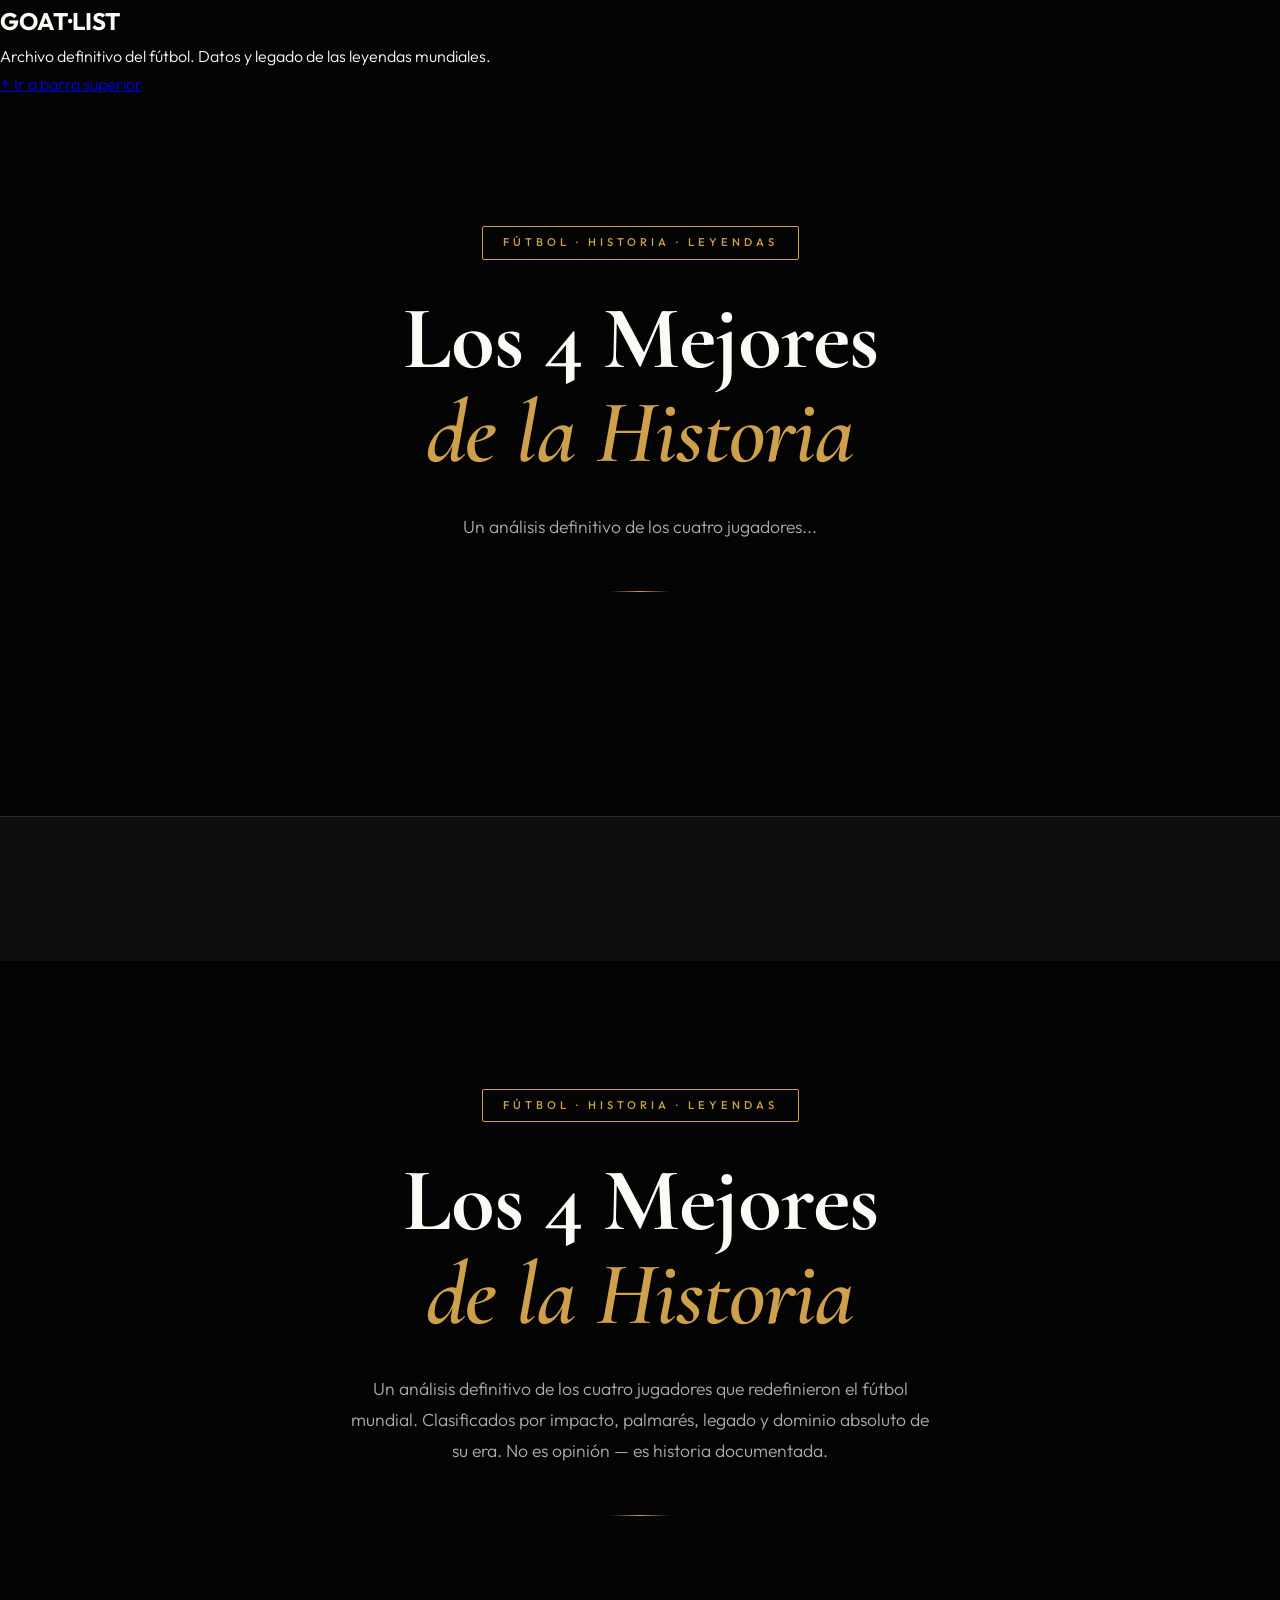
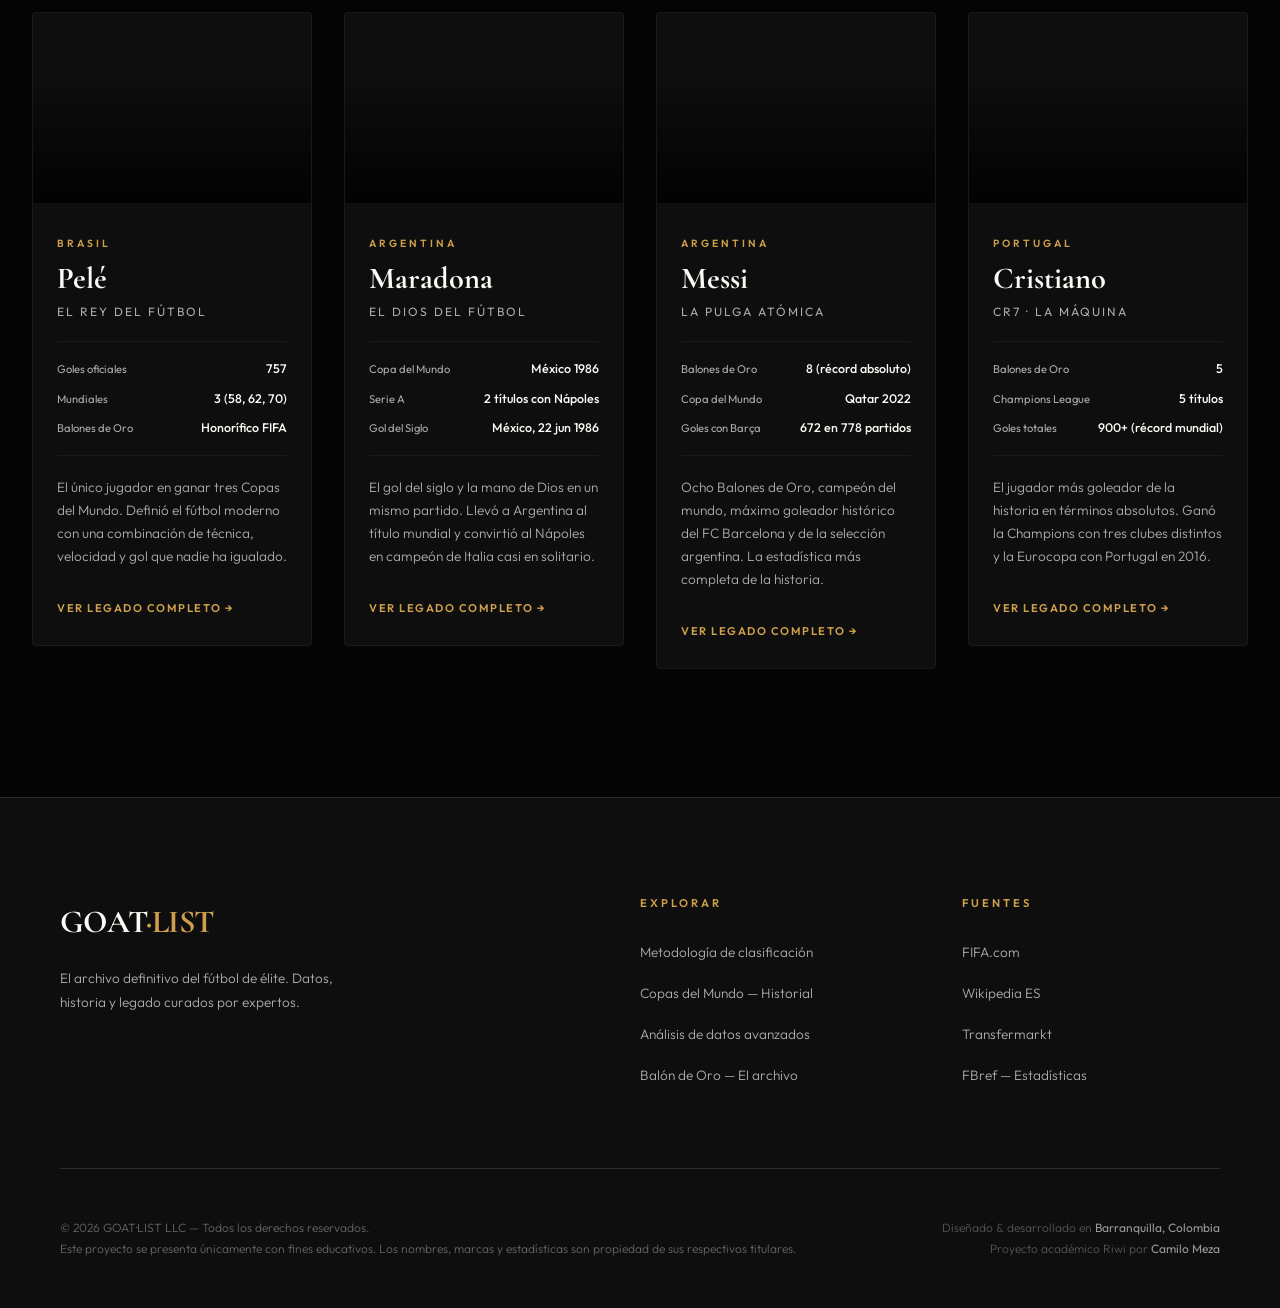
==== lateral.html @ 65149f16 "Add lateral.html for GOAT·LIST webpage structure This HTML file contains the structure for a webpage" ====
<!DOCTYPE html>
<html lang="es">
<head>
    <meta charset="UTF-8">
    <meta name="viewport" content="width=device-width, initial-scale=1.0">
    <title>GOAT·LIST | Los 4 Mejores de la Historia del Fútbol</title>
    <link rel="preconnect" href="https://fonts.googleapis.com">
    <link rel="preconnect" href="https://fonts.gstatic.com" crossorigin>
    <link href="https://fonts.googleapis.com/css2?family=Cormorant+Garamond:ital,wght@0,600;0,700;1,400&family=Outfit:wght@300;400;500;600&display=swap" rel="stylesheet">
    <link rel="stylesheet" href="futbol.css">
</head>
<body>

    <aside class="sidebar">
        <div>
            <h2 class="sidebar-titulo">GOAT<span>·LIST</span></h2>
            <p class="sidebar-info">
                Archivo definitivo del fútbol. Datos y legado de las leyendas mundiales.
            </p>
        </div>
        <a href="index.html" class="btn-navegacion">↑ Ir a barra superior</a>
    </aside>

    <div class="contenido-con-sidebar">
        
        <header class="hero">
            <div class="hero-etiqueta">Fútbol · Historia · Leyendas</div>
            <h1 class="hero-titulo">Los 4 Mejores<br><em>de la Historia</em></h1>
            <p class="hero-descripcion">Un análisis definitivo de los cuatro jugadores...</p>
            <div class="hero-linea"></div>
        </header>

        <main class="galeria-seccion">
            </main>

        <footer class="footer-pro">
            </footer>

    </div> </body>

    <header class="hero">
        <div class="hero-etiqueta">Fútbol · Historia · Leyendas</div>
        <h1 class="hero-titulo">
            Los 4 Mejores<br>
            <em>de la Historia</em>
        </h1>
        <p class="hero-descripcion">
            Un análisis definitivo de los cuatro jugadores que redefinieron el fútbol mundial. 
            Clasificados por impacto, palmarés, legado y dominio absoluto de su era. 
            No es opinión — es historia documentada.
        </p>
        <div class="hero-linea"></div>
    </header>

    <main class="galeria-seccion">
        <div class="galeria-grid">

            <article class="jugador-card">
                <div class="card-imagen pele-bg">
                    <div class="card-numero">01</div>
                    <div class="card-overlay"></div>
                </div>
                <div class="card-contenido">
                    <div class="card-badge">Brasil</div>
                    <h2 class="card-nombre">Pelé</h2>
                    <p class="card-cargo">El Rey del Fútbol</p>
                    <ul class="card-stats">
                        <li><span class="stat-key">Goles oficiales</span><span class="stat-val">757</span></li>
                        <li><span class="stat-key">Mundiales</span><span class="stat-val">3 (58, 62, 70)</span></li>
                        <li><span class="stat-key">Balones de Oro</span><span class="stat-val">Honorífico FIFA</span></li>
                    </ul>
                    <p class="card-desc">
                        El único jugador en ganar tres Copas del Mundo. 
                        Definió el fútbol moderno con una combinación de técnica, 
                        velocidad y gol que nadie ha igualado.
                    </p>
                    <a href="https://es.wikipedia.org/wiki/Pel%C3%A9" target="_blank" class="card-link">
                        Ver legado completo →
                    </a>
                </div>
            </article>

            <article class="jugador-card">
                <div class="card-imagen maradona-bg">
                    <div class="card-numero">02</div>
                    <div class="card-overlay"></div>
                </div>
                <div class="card-contenido">
                    <div class="card-badge">Argentina</div>
                    <h2 class="card-nombre">Maradona</h2>
                    <p class="card-cargo">El Dios del Fútbol</p>
                    <ul class="card-stats">
                        <li><span class="stat-key">Copa del Mundo</span><span class="stat-val">México 1986</span></li>
                        <li><span class="stat-key">Serie A</span><span class="stat-val">2 títulos con Nápoles</span></li>
                        <li><span class="stat-key">Gol del Siglo</span><span class="stat-val">México, 22 jun 1986</span></li>
                    </ul>
                    <p class="card-desc">
                        El gol del siglo y la mano de Dios en un mismo partido. 
                        Llevó a Argentina al título mundial y convirtió al Nápoles 
                        en campeón de Italia casi en solitario.
                    </p>
                    <a href="https://es.wikipedia.org/wiki/Diego_Maradona" target="_blank" class="card-link">
                        Ver legado completo →
                    </a>
                </div>
            </article>

            <article class="jugador-card">
                <div class="card-imagen messi-bg">
                    <div class="card-numero">03</div>
                    <div class="card-overlay"></div>
                </div>
                <div class="card-contenido">
                    <div class="card-badge">Argentina</div>
                    <h2 class="card-nombre">Messi</h2>
                    <p class="card-cargo">La Pulga Atómica</p>
                    <ul class="card-stats">
                        <li><span class="stat-key">Balones de Oro</span><span class="stat-val">8 (récord absoluto)</span></li>
                        <li><span class="stat-key">Copa del Mundo</span><span class="stat-val">Qatar 2022</span></li>
                        <li><span class="stat-key">Goles con Barça</span><span class="stat-val">672 en 778 partidos</span></li>
                    </ul>
                    <p class="card-desc">
                        Ocho Balones de Oro, campeón del mundo, máximo goleador 
                        histórico del FC Barcelona y de la selección argentina. 
                        La estadística más completa de la historia.
                    </p>
                    <a href="https://es.wikipedia.org/wiki/Lionel_Messi" target="_blank" class="card-link">
                        Ver legado completo →
                    </a>
                </div>
            </article>

            <article class="jugador-card">
                <div class="card-imagen cristiano-bg">
                    <div class="card-numero">04</div>
                    <div class="card-overlay"></div>
                </div>
                <div class="card-contenido">
                    <div class="card-badge">Portugal</div>
                    <h2 class="card-nombre">Cristiano</h2>
                    <p class="card-cargo">CR7 · La Máquina</p>
                    <ul class="card-stats">
                        <li><span class="stat-key">Balones de Oro</span><span class="stat-val">5</span></li>
                        <li><span class="stat-key">Champions League</span><span class="stat-val">5 títulos</span></li>
                        <li><span class="stat-key">Goles totales</span><span class="stat-val">900+ (récord mundial)</span></li>
                    </ul>
                    <p class="card-desc">
                        El jugador más goleador de la historia en términos absolutos. 
                        Ganó la Champions con tres clubes distintos y la Eurocopa 
                        con Portugal en 2016.
                    </p>
                    <a href="https://es.wikipedia.org/wiki/Cristiano_Ronaldo" target="_blank" class="card-link">
                        Ver legado completo →
                    </a>
                </div>
            </article>

        </div>
    </main>

    <footer class="footer-pro">

        <div class="footer-grid">

            <div class="footer-col footer-marca">
                <div class="footer-logo">GOAT<span>·LIST</span></div>
                <p class="footer-slogan">
                    El archivo definitivo del fútbol de élite. 
                    Datos, historia y legado curados por expertos.
                </p>
            </div>

            <div class="footer-col">
                <h4 class="footer-titulo-col">Explorar</h4>
                <ul class="footer-links">
                    <li><a href="#">Metodología de clasificación</a></li>
                    <li><a href="#">Copas del Mundo — Historial</a></li>
                    <li><a href="#">Análisis de datos avanzados</a></li>
                    <li><a href="#">Balón de Oro — El archivo</a></li>
                </ul>
            </div>

            <div class="footer-col">
                <h4 class="footer-titulo-col">Fuentes</h4>
                <ul class="footer-links">
                    <li><a href="https://www.fifa.com" target="_blank">FIFA.com</a></li>
                    <li><a href="https://es.wikipedia.org" target="_blank">Wikipedia ES</a></li>
                    <li><a href="https://www.transfermarkt.es" target="_blank">Transfermarkt</a></li>
                    <li><a href="https://fbref.com" target="_blank">FBref — Estadísticas</a></li>
                </ul>
            </div>

        </div>

        <div class="footer-divisor"></div>

        <div class="footer-bottom">
            <p class="footer-copyright">
                © 2026 GOAT·LIST LLC — Todos los derechos reservados.<br>
                Este proyecto se presenta únicamente con fines educativos. Los nombres, 
                marcas y estadísticas son propiedad de sus respectivos titulares.
            </p>
            <p class="footer-creditos">
                Diseñado &amp; desarrollado en <strong>Barranquilla, Colombia</strong><br>
                Proyecto académico Riwi por <strong>Camilo Meza</strong>
            </p>
        </div>

    </footer>

</body>
</html>
---- futbol.css ----
/* =============================================================================
   1. RESET, TIPOGRAFÍA Y VARIABLES GLOBALES
   ============================================================================= */
*, *::before, *::after {
    margin: 0;
    padding: 0;
    box-sizing: border-box;
}

:root {
    /* Paleta de colores Premium */
    --negro-absoluto: #040404;   /* Negro corporativo profundo */
    --negro-suave:    #0e0e0e;   /* Fondo secundario */
    --gris-fondo:     #1a1a1a;   /* Tarjetas */
    --blanco-premium: #fcfaf5;   /* Blanco cálido editorial */
    --gris-texto:     #acacac;   /* Texto secundario */
    --dorado:         #cfa04c;   /* Accent color */
    --dorado-brillante: #f0c97d; /* Hover accent */
    --linea:          #2c2c2c;   /* Divisores discretos */

    /* Tipografía Profesional */
    --serif: 'Cormorant Garamond', Georgia, serif; /* Editorial y elegante */
    --sans:  'Outfit', sans-serif;                /* Moderna y legible */

    /* Espaciado base y fluidez */
    --gap: 1.5rem;
    --border-radius: 4px; /* Minimalista y limpio */
}

/* =============================================================================
   2. ESTILOS DE BODY
   ============================================================================= */
body {
    background-color: var(--negro-absoluto);
    color: var(--blanco-premium);
    font-family: var(--sans);
    font-weight: 300;
    line-height: 1.75; /* Legibilidad profesional */
    -webkit-font-smoothing: antialiased;
    overflow-x: hidden;
}

/* =============================================================================
   3. HERO: ENCABEZADO EDITORIAL
   ============================================================================= */
.hero {
    max-width: 820px;
    margin: 0 auto;
    padding: clamp(4rem, 10vw, 8rem) 2rem clamp(3rem, 8vw, 6rem);
    text-align: center;
    position: relative;
}

/* Etiqueta de categoría (BEM: .hero__badge) */
.hero-etiqueta {
    display: inline-block;
    font-size: 0.7rem;
    font-weight: 500;
    text-transform: uppercase;
    letter-spacing: 4px;
    color: var(--dorado);
    margin-bottom: 2rem;
    border: 1px solid var(--dorado);
    padding: 6px 20px;
    border-radius: 2px;
}

/* Título principal con serif (BEM: .hero__title) */
.hero-titulo {
    font-family: var(--serif);
    font-size: clamp(3rem, 7vw, 6rem); /* Tipografía fluida */
    font-weight: 700;
    line-height: 1.05;
    color: var(--blanco-premium);
    margin-bottom: 2rem;
    letter-spacing: -1px;
}

/* Itálica accent (BEM: .hero__title--italic) */
.hero-titulo em {
    font-style: italic;
    color: var(--dorado);
    font-weight: 600;
}

/* Descripción secundaria (BEM: .hero__description) */
.hero-descripcion {
    font-size: clamp(0.95rem, 1.5vw, 1.1rem);
    color: var(--gris-texto);
    max-width: 580px;
    margin: 0 auto 3rem;
    font-weight: 300;
}

/* Línea decorativa minimalista */
.hero-linea {
    width: 60px;
    height: 1px; /* Más fina y elegante */
    background: linear-gradient(90deg, transparent, var(--dorado), transparent);
    margin: 0 auto;
}

/* =============================================================================
   4. SECCIÓN GALERÍA DE LEYENDAS
   ============================================================================= */
.galeria-seccion {
    padding: 0 2rem 8rem;
    max-width: 1360px; /* Un poco más ancho */
    margin: 0 auto;
}

/* Grid de 4 columnas (BEM: .galeria__grid) */
.galeria-grid {
    display: grid;
    grid-template-columns: repeat(4, 1fr);
    gap: 2rem; /* Más espacio entre tarjetas */
    align-items: start;
}

/* =============================================================================
   5. TARJETA DE JUGADOR (BEM: .player-card)
   ============================================================================= */
.jugador-card {
    background-color: var(--negro-suave);
    border-radius: var(--border-radius);
    overflow: hidden;
    border: 1px solid var(--gris-fondo); /* Borde discreto */
    transition: transform 0.4s cubic-bezier(0.165, 0.84, 0.44, 1), box-shadow 0.4s cubic-bezier(0.165, 0.84, 0.44, 1);
}

/* Interacción hover de clase mundial (levantamiento y sombra profunda) */
.jugador-card:hover {
    transform: translateY(-8px);
    box-shadow: 0 30px 70px rgba(0,0,0,0.6), 0 0 0 1px var(--dorado);
}

/* --- Area de Imagen Superior (BEM: .player-card__image-container) --- */
.card-imagen {
    height: 190px;
    position: relative;
    display: flex;
    align-items: flex-end;
    overflow: hidden;
}

/* Overlay degradado integrado (BEM: .player-card__overlay) */
.card-overlay {
    position: absolute;
    inset: 0;
    background: linear-gradient(to top, rgba(0,0,0,0.85) 0%, transparent 70%);
    z-index: 1;
}

/* =============================================================================
   NÚMERO DE RANKING (OCULTO)
   He eliminado los caracteres sobrantes que causaban el error de sintaxis.
   ============================================================================= */

.card-numero {
    display: none; /* Mantiene el número oculto para un diseño más limpio */
}

/* También puedes borrar o comentar el efecto hover de abajo, 
   ya que al estar oculto el número, no se verá ninguna animación. */
.jugador-card:hover .card-numero {
    opacity: 0;
}

/* El número se ilumina totalmente al pasar el mouse por la tarjeta */
.jugador-card:hover .card-numero {
    opacity: 1;
    transform: scale(1.05); /* Un pequeño pulso de crecimiento profesional */
}

/* Efecto hover profesional: El número se ilumina cuando pasas el mouse por la tarjeta */
.jugador-card:hover .card-numero {
    opacity: 1; /* Al 100% de visibilidad en hover */
}

/* =============================================================================
   6. FONDOS CONCEPTUALES AVANZADOS (Sustituyen imágenes externas)
   ═════════════════════════════════════════════════════════════════════════════
   CAMILO: Para usar imágenes reales en producción, cambia el 'background' de
   cada clase por:
   background: url('./ruta/a/tu/imagen.jpg') center/cover no-repeat;
   ═════════════════════════════════════════════════════════════════════════════ */

/* Fondos conceptuales CSS */
/* Busca estas clases en tu archivo futbol.css y reemplázalas */

.pele-bg {
    background: url('pele.jpg') center/cover no-repeat;
}

.maradona-bg {
    background: url('maradona.jpg') no-repeat;
    background-size: cover;
    /* Bajamos un poco más (10%) para enfocar su cara */
    background-position: center 10%; 
}

.messi-bg {
    background: url('messi.jpg') no-repeat;
    background-size: cover;
    /* ¡Aquí está el truco para Messi! Apuntamos al 5% superior (muy arriba) */
    /* para forzar que su cara entre en el encuadre bajo. */
    background-position: center 5%; 
}

.cristiano-bg {
    background: url('cristiano.jpg') no-repeat;
    background-size: cover;
    /* Para Cristiano, un 10% superior debería centrar su expresión. */
    background-position: center 10%; 
}

/* --- Area de Contenido Inferior (BEM: .player-card__content) --- */
.card-contenido {
    padding: 1.5rem; /* Más espaciado */
}

/* Badge de país (BEM: .player-card__badge) */
.card-badge {
    display: inline-block;
    font-size: 0.65rem;
    font-weight: 600;
    text-transform: uppercase;
    letter-spacing: 3px;
    color: var(--dorado);
    margin-bottom: 0.6rem;
}

/* Nombre (BEM: .player-card__name) */
.card-nombre {
    font-family: var(--serif);
    font-size: 1.9rem; /* Un poco más grande */
    font-weight: 700;
    color: var(--blanco-premium);
    line-height: 1.1;
    margin-bottom: 0.3rem;
}

/* Nickname (BEM: .player-card__nickname) */
.card-cargo {
    font-size: 0.75rem;
    color: var(--gris-texto);
    text-transform: uppercase;
    letter-spacing: 2px;
    font-weight: 400;
    margin-bottom: 1.2rem;
}

/* Lista de estadísticas premium (BEM: .player-card__stats) */
.card-stats {
    list-style: none;
    border-top: 1px solid var(--gris-fondo);
    border-bottom: 1px solid var(--gris-fondo);
    padding: 1rem 0; /* Más espaciado */
    margin-bottom: 1.2rem;
    display: flex;
    flex-direction: column;
    gap: 0.5rem;
}

.card-stats li {
    display: flex;
    justify-content: space-between;
    align-items: baseline;
    gap: 0.5rem;
}

.stat-key {
    font-size: 0.7rem;
    color: var(--gris-texto);
    font-weight: 400;
    flex-shrink: 0;
}

.stat-val {
    font-size: 0.78rem;
    color: var(--blanco-premium);
    font-weight: 500;
    text-align: right;
}

/* Descripción (BEM: .player-card__description) */
.card-desc {
    font-size: 0.85rem; /* Mejor legibilidad */
    color: var(--gris-texto);
    line-height: 1.7;
    margin-bottom: 1.5rem;
    font-weight: 300;
}

/* Enlace (BEM: .player-card__link) */
.card-link {
    display: inline-block;
    font-size: 0.7rem;
    font-weight: 600;
    text-transform: uppercase;
    letter-spacing: 1.5px;
    color: var(--dorado);
    text-decoration: none;
    position: relative;
    padding-bottom: 2px;
}

/* Efecto hover minimalista de clase mundial */
.card-link::after {
    content: '';
    position: absolute;
    bottom: 0;
    left: 0;
    width: 0;
    height: 1px;
    background-color: var(--dorado-brillante);
    transition: width 0.3s ease;
}

.card-link:hover {
    color: var(--dorado-brillante);
}

.card-link:hover::after {
    width: 100%;
}

/* =============================================================================
   7. FOOTER CLASE MUNDIAL PROFESIONAL
   ============================================================================= */
.footer-pro {
    background-color: var(--negro-suave);
    border-top: 1px solid var(--linea);
    padding: 6rem 2rem 3rem; /* Más respiración */
}

/* Grid del footer corporativo (BEM: .footer__grid) */
.footer-grid {
    max-width: 1160px;
    margin: 0 auto 5rem; /* Más espacio inferior */
    display: grid;
    grid-template-columns: 2fr 1fr 1fr; /* Mejor balance */
    gap: 4rem; /* Más espacio entre columnas */
}

/* Columna de marca (BEM: .footer__brand) */
.footer-logo {
    font-family: var(--serif);
    font-size: 2rem;
    font-weight: 700;
    color: var(--blanco-premium);
    letter-spacing: -0.5px;
    margin-bottom: 1rem;
}

.footer-logo span {
    color: var(--dorado);
}

.footer-slogan {
    font-size: 0.85rem;
    color: var(--gris-texto);
    max-width: 320px;
    line-height: 1.8;
}

/* Títulos de columna (BEM: .footer__column-title) */
.footer-titulo-col {
    font-size: 0.7rem;
    font-weight: 600;
    text-transform: uppercase;
    letter-spacing: 3px;
    color: var(--dorado);
    margin-bottom: 1.5rem;
}

/* Enlaces del footer (BEM: .footer__links) */
.footer-links {
    list-style: none;
    display: flex;
    flex-direction: column;
    gap: 0.8rem;
}

.footer-links a {
    font-size: 0.85rem;
    color: var(--gris-texto);
    text-decoration: none;
    font-weight: 300;
    transition: color 0.2s ease, transform 0.2s ease;
    display: inline-block;
}

.footer-links a:hover {
    color: var(--blanco-premium);
    transform: translateX(3px); /* Pequeña interacción */
}

/* Divisor corporativo minimalista */
.footer-divisor {
    max-width: 1160px;
    margin: 0 auto 3rem;
    height: 1px;
    background-color: var(--linea);
}

/* Parte inferior: Copyright, Legal y Créditos (BEM: .footer__bottom) */
.footer-bottom {
    max-width: 1160px;
    margin: 0 auto;
    display: flex;
    justify-content: space-between; /* Alineación corporativa */
    gap: 2rem;
    flex-wrap: wrap; /* Para móviles */
}

.footer-copyright {
    font-size: 0.75rem;
    color: #666; /* Más oscuro, menos prominente */
    font-weight: 300;
    line-height: 1.8;
}

.footer-creditos {
    font-size: 0.75rem;
    color: #555;
    font-weight: 300;
    text-align: right;
    line-height: 1.8;
}

.footer-creditos strong {
    color: #999; /* Dorado muy apagado */
    font-weight: 400;
}

/* =============================================================================
   8. RESPONSIVE DESIGN (MEDIA QUERIES) — Nivel Profesional
   ============================================================================= */

/* Tablet (hasta 1080px): 2 columnas */
@media (max-width: 1080px) {
    .galeria-grid {
        grid-template-columns: repeat(2, 1fr);
        gap: 1.5rem;
    }
    .footer-grid {
        grid-template-columns: 1fr 1fr;
        gap: 3rem;
    }
    .footer-col.footer-marca {
        grid-column: span 2;
        max-width: 100%;
        margin-bottom: 1rem;
    }
}

/* Móvil (hasta 650px): 1 columna */
@media (max-width: 650px) {
    .galeria-grid {
        grid-template-columns: 1fr;
    }
    .footer-grid {
        grid-template-columns: 1fr;
        gap: 2.5rem;
    }
    .footer-col.footer-marca {
        grid-column: span 1;
    }
    .hero-titulo {
        font-size: clamp(2.8rem, 10vw, 4rem);
    }
    .footer-pro {
        padding: 4rem 1.5rem 2rem;
    }
    .footer-bottom {
        flex-direction: column;
        text-align: left;
        gap: 1.5rem;
    }
    .footer-creditos {
        text-align: left;
    }
}

/* =============================================================================
   FIN DEL ARCHIVO — futbol.css
   Diseño Editorial Dark & Minimalista (World-Class Standard)
   Camilo Meza — 2026
   ============================================================================= */
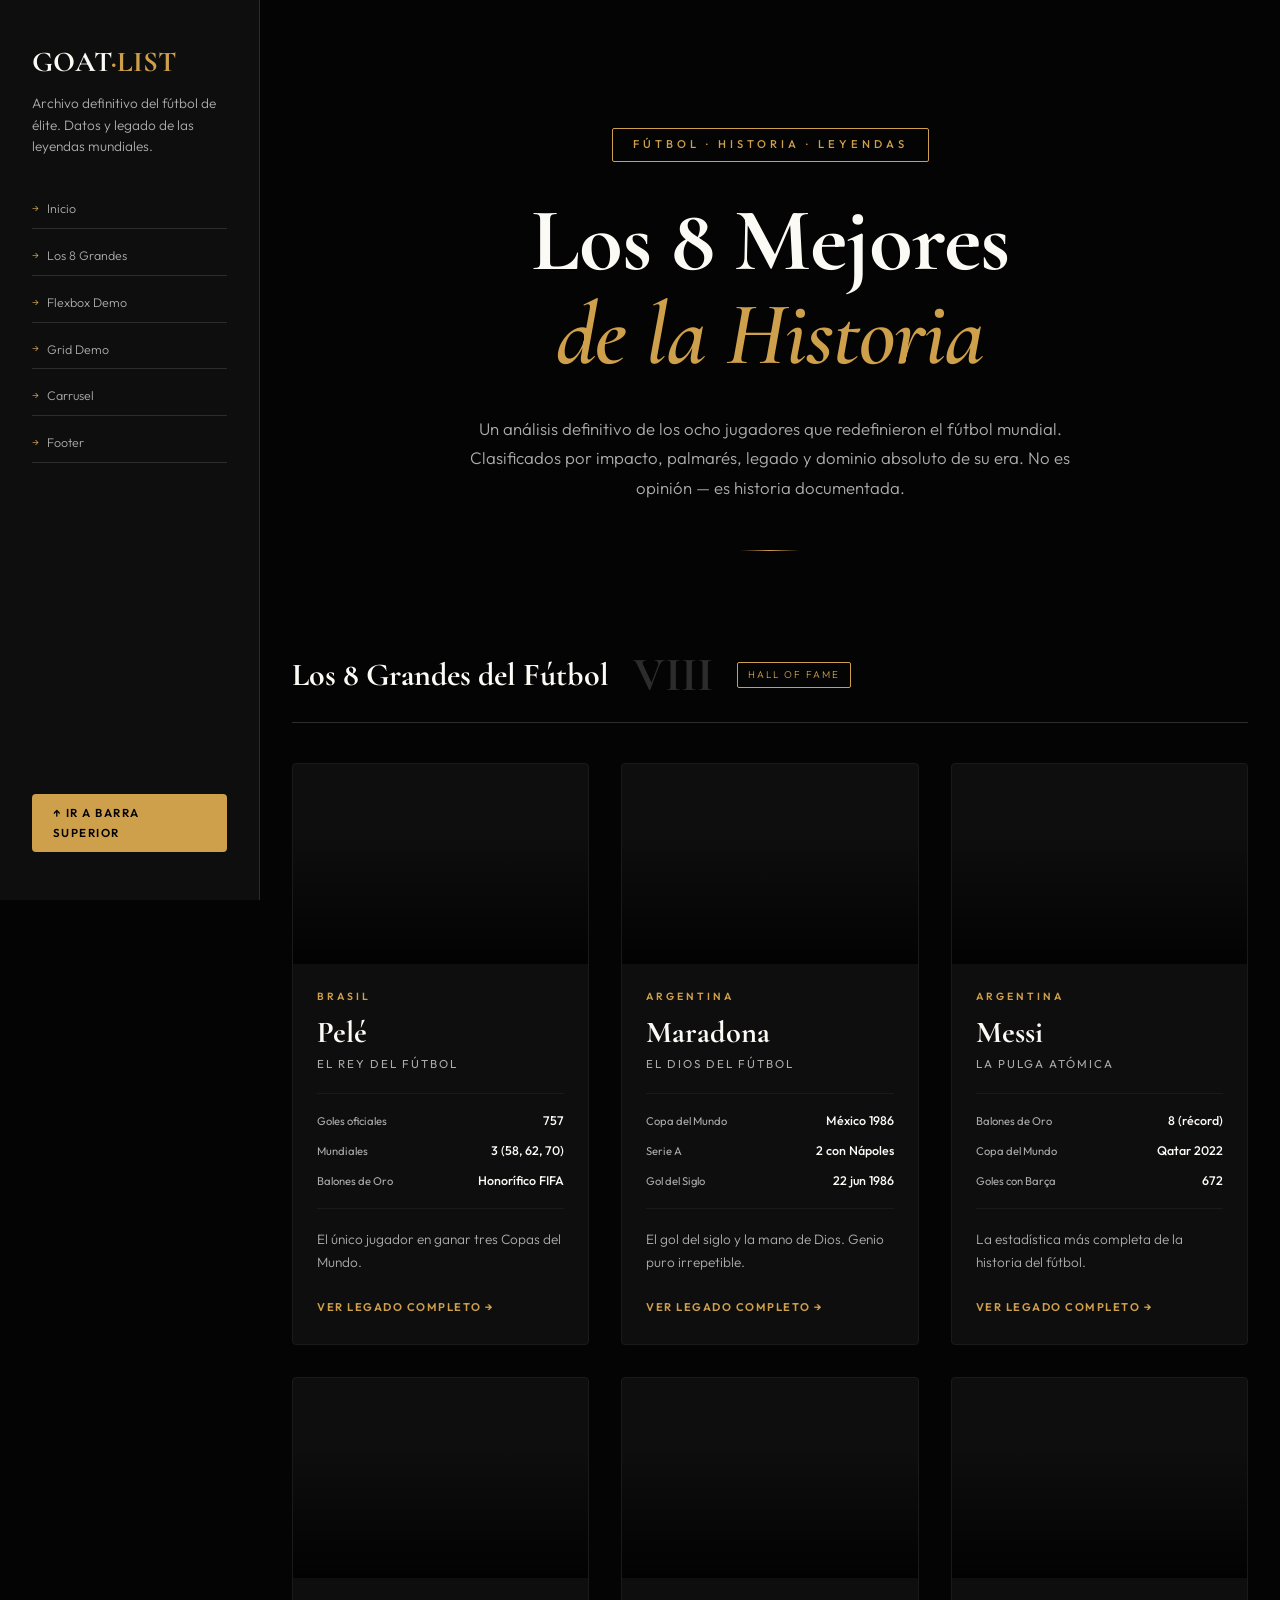
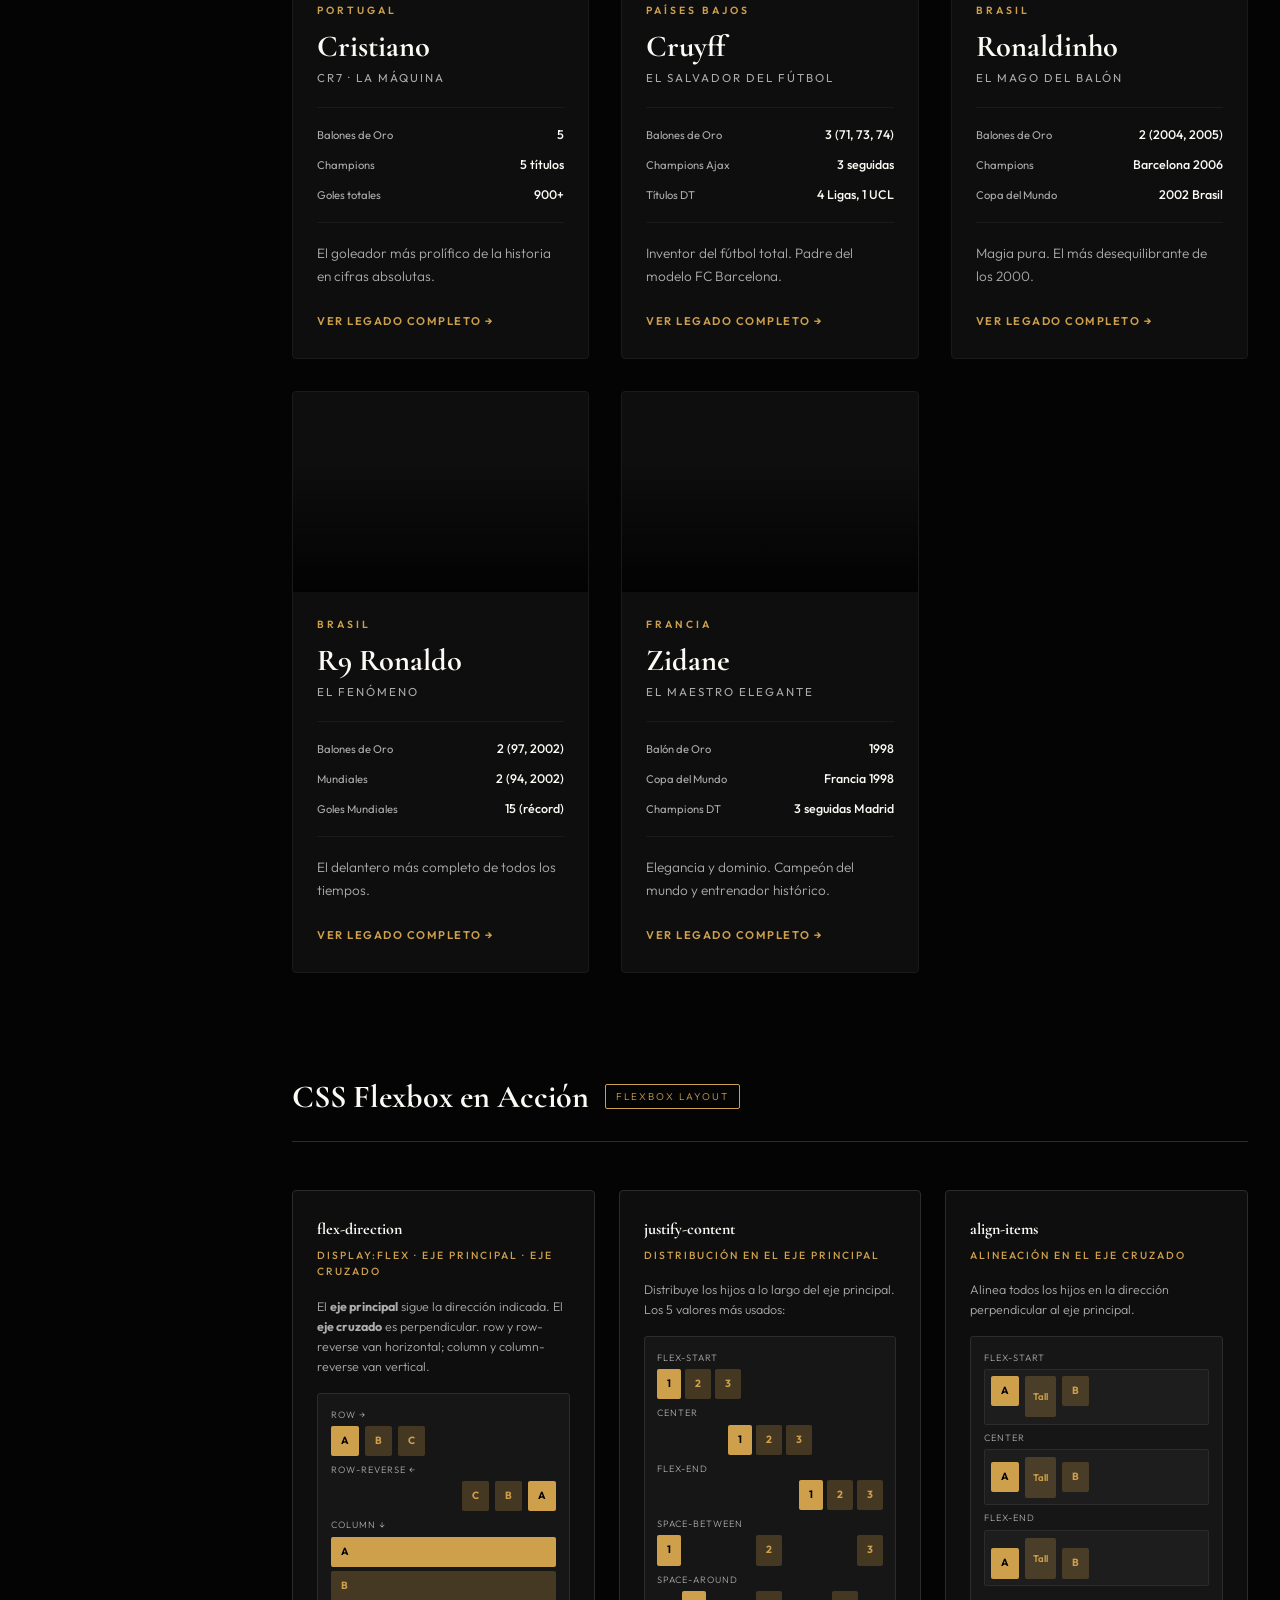
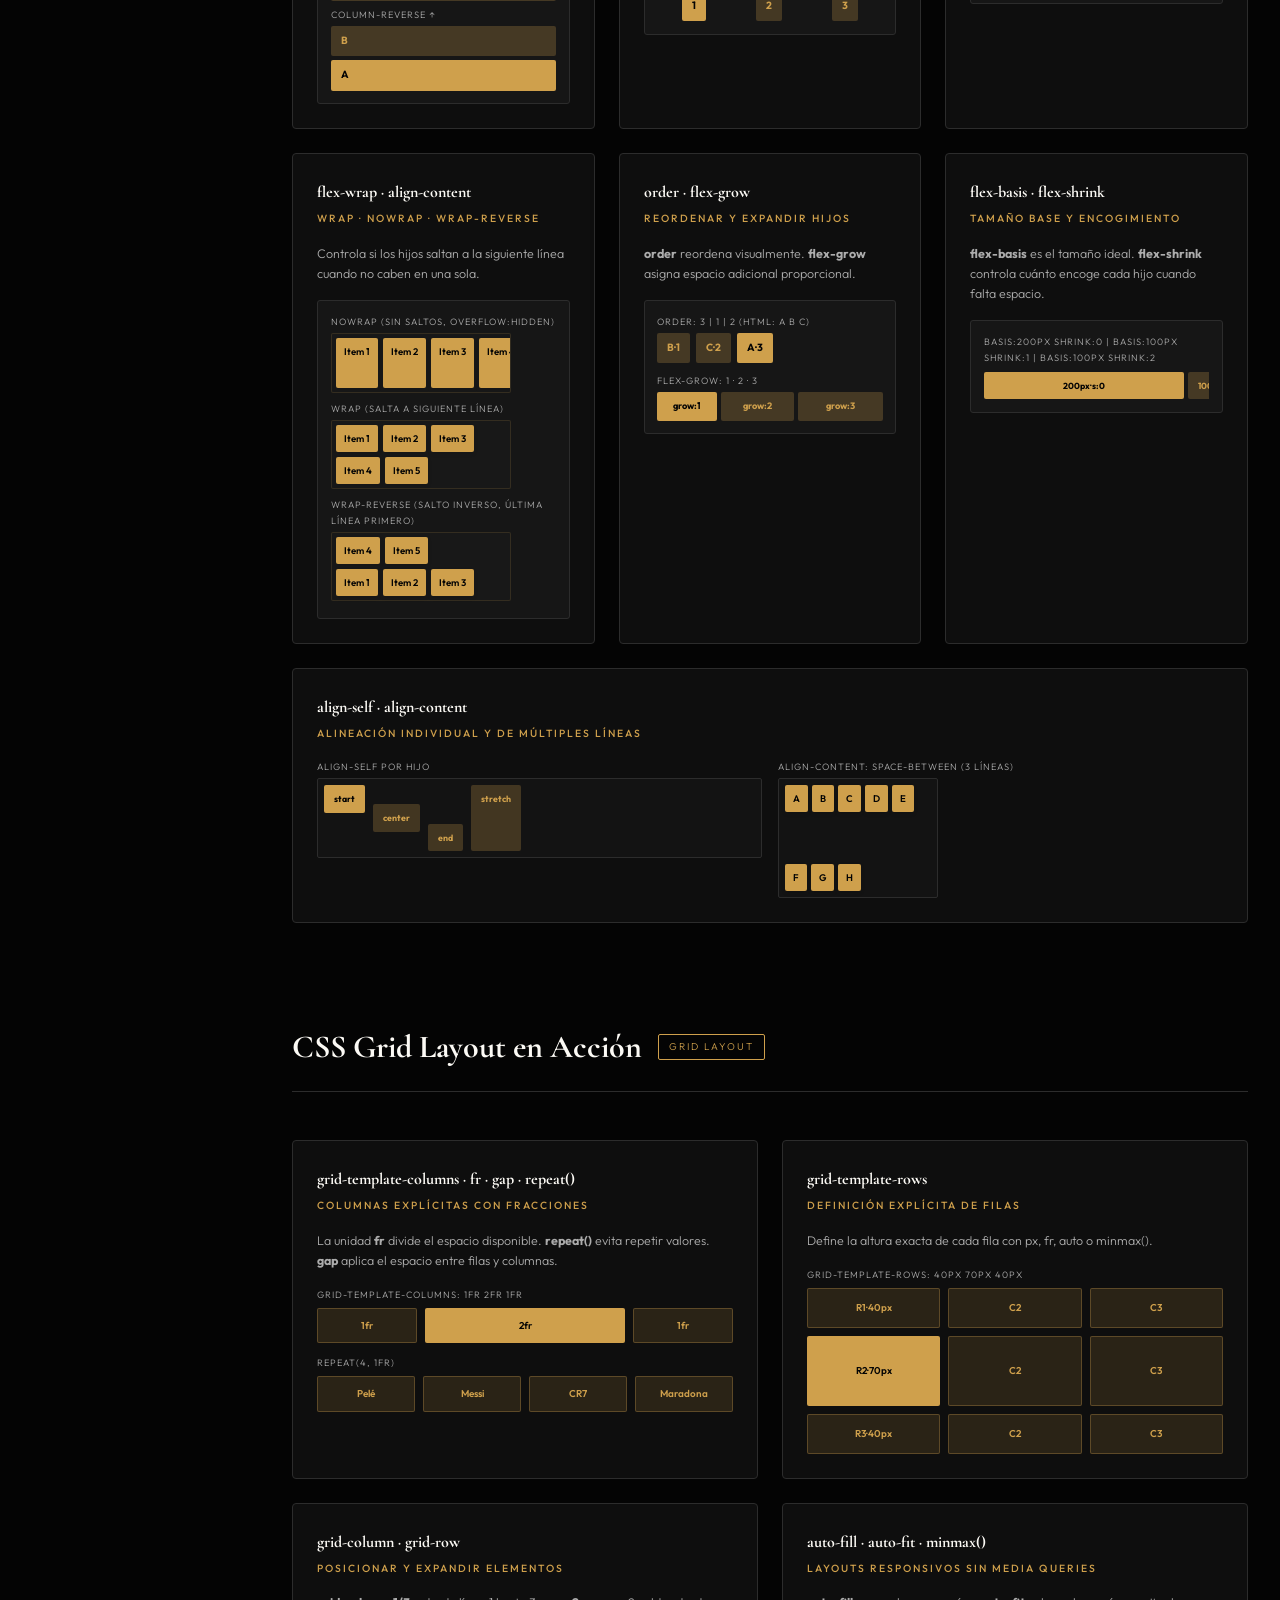
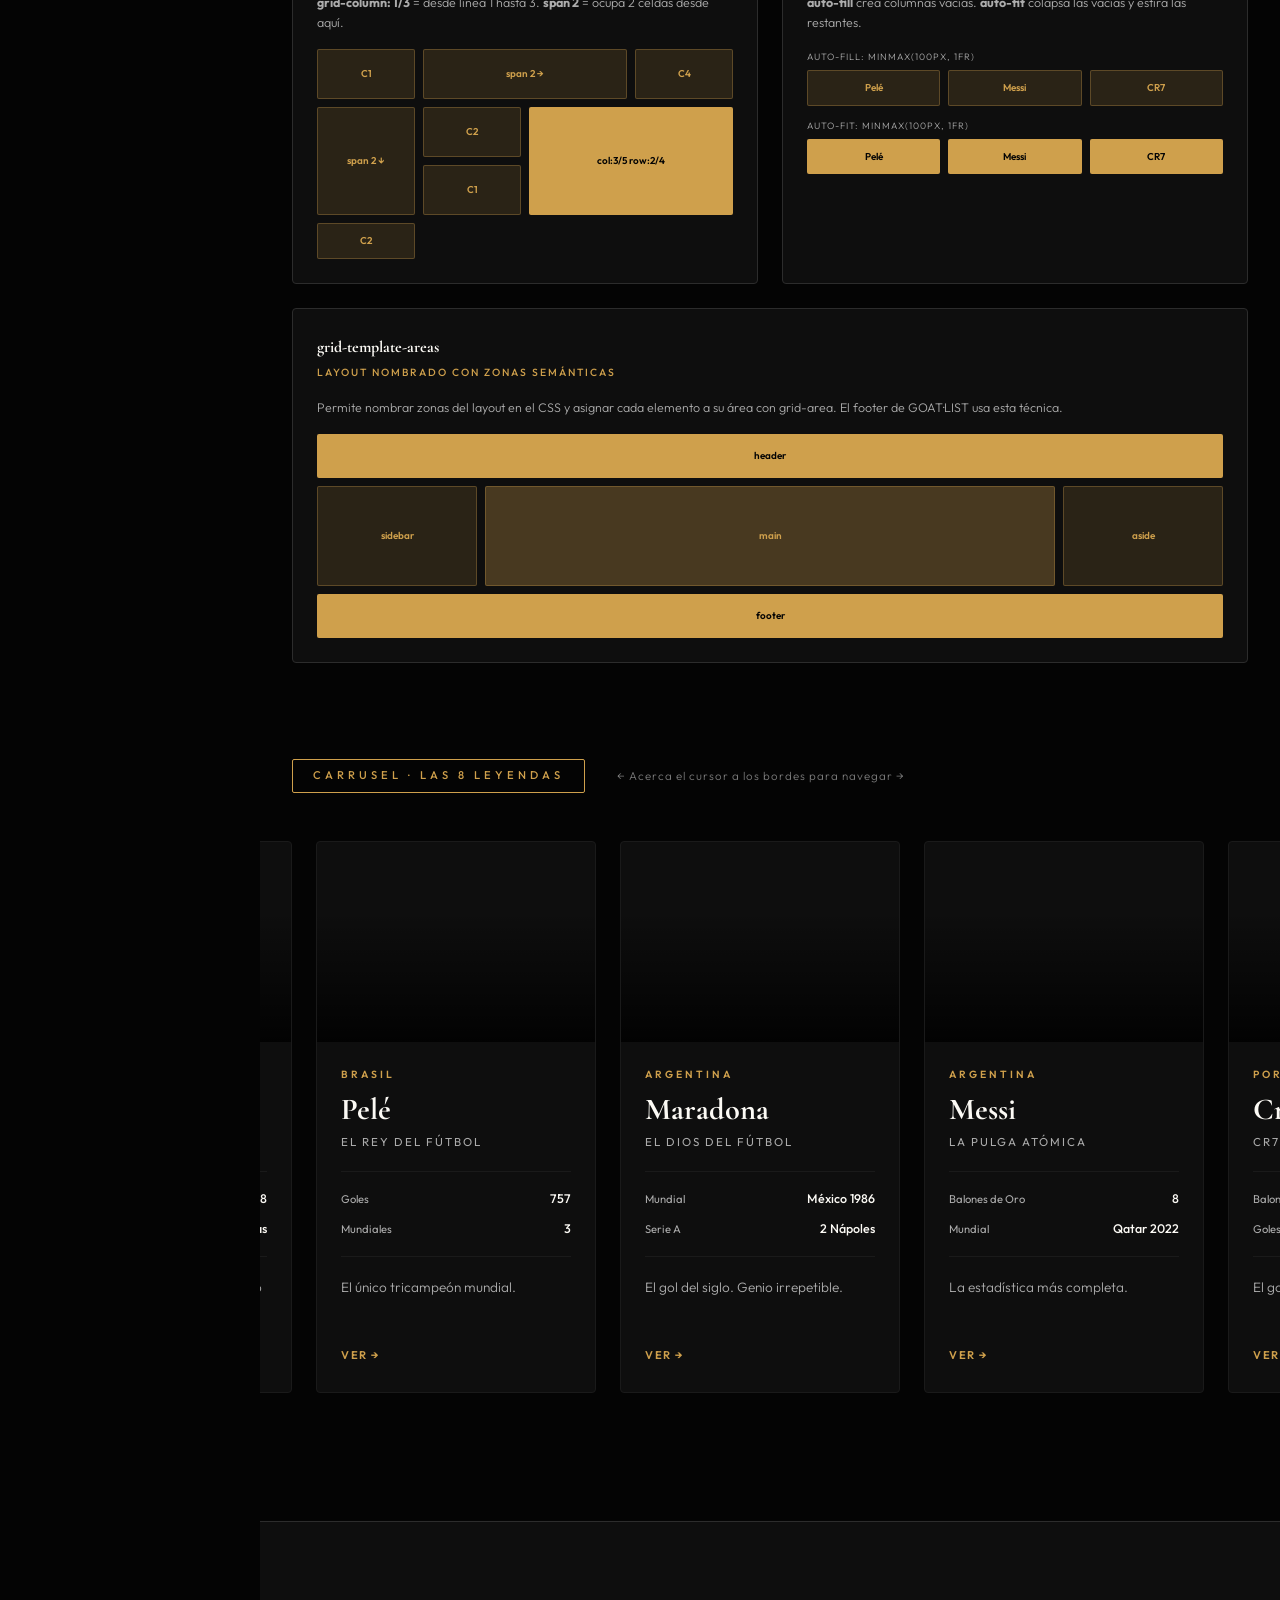
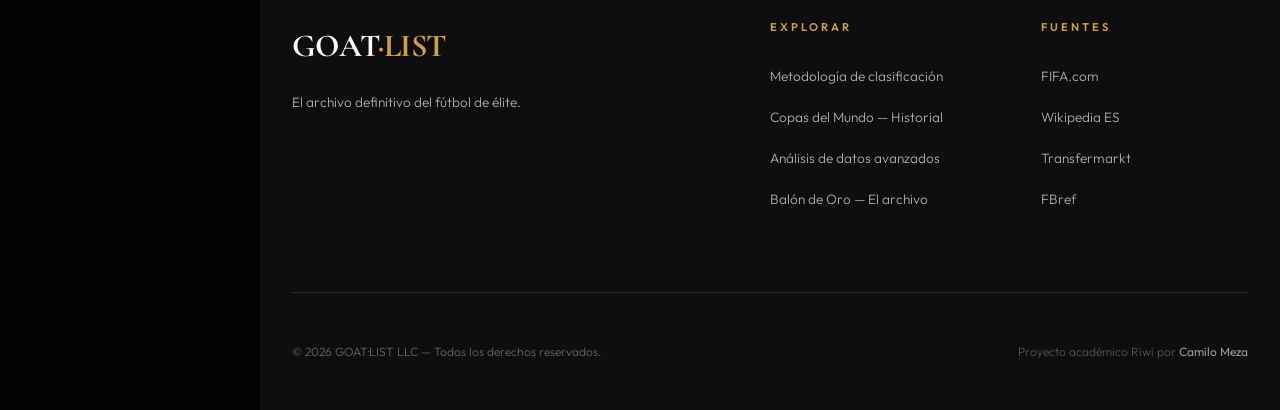
==== commit c4e018f4: "Update lateral" ====
--- a/lateral.html
+++ b/lateral.html
@@ -3,7 +3,7 @@
 <head>
     <meta charset="UTF-8">
     <meta name="viewport" content="width=device-width, initial-scale=1.0">
-    <title>GOAT·LIST | Los 4 Mejores de la Historia del Fútbol</title>
+    <title>GOAT·LIST | Menú Lateral</title>
     <link rel="preconnect" href="https://fonts.googleapis.com">
     <link rel="preconnect" href="https://fonts.gstatic.com" crossorigin>
     <link href="https://fonts.googleapis.com/css2?family=Cormorant+Garamond:ital,wght@0,600;0,700;1,400&family=Outfit:wght@300;400;500;600&display=swap" rel="stylesheet">
@@ -11,202 +11,494 @@
 </head>
 <body>
 
+    <!-- ══════════════════════════════════════
+         SIDEBAR FIJO
+         Flexbox: flex-direction:column
+         justify-content:space-between
+         ══════════════════════════════════════ -->
     <aside class="sidebar">
         <div>
             <h2 class="sidebar-titulo">GOAT<span>·LIST</span></h2>
             <p class="sidebar-info">
-                Archivo definitivo del fútbol. Datos y legado de las leyendas mundiales.
+                Archivo definitivo del fútbol de élite. Datos y legado de las leyendas mundiales.
             </p>
+
+            <!-- Navegación del sidebar -->
+            <nav class="sidebar-nav">
+                <a href="#hero-lateral"><span>→</span> Inicio</a>
+                <a href="#galeria-lateral"><span>→</span> Los 8 Grandes</a>
+                <a href="#flex-lateral"><span>→</span> Flexbox Demo</a>
+                <a href="#grid-lateral"><span>→</span> Grid Demo</a>
+                <a href="#carrusel-lateral"><span>→</span> Carrusel</a>
+                <a href="#footer-lateral"><span>→</span> Footer</a>
+            </nav>
         </div>
+
+        <!-- Botón volver a barra superior -->
         <a href="index.html" class="btn-navegacion">↑ Ir a barra superior</a>
     </aside>
 
+    <!-- ══════════════════════════════════════
+         CONTENIDO PRINCIPAL
+         margin-left: 260px (igual al sidebar)
+         ══════════════════════════════════════ -->
     <div class="contenido-con-sidebar">
-        
-        <header class="hero">
+
+        <!-- HERO -->
+        <header class="hero" id="hero-lateral">
             <div class="hero-etiqueta">Fútbol · Historia · Leyendas</div>
-            <h1 class="hero-titulo">Los 4 Mejores<br><em>de la Historia</em></h1>
-            <p class="hero-descripcion">Un análisis definitivo de los cuatro jugadores...</p>
+            <h1 class="hero-titulo">
+                Los 8 Mejores<br>
+                <em>de la Historia</em>
+            </h1>
+            <p class="hero-descripcion">
+                Un análisis definitivo de los ocho jugadores que redefinieron el fútbol mundial. 
+                Clasificados por impacto, palmarés, legado y dominio absoluto de su era. 
+                No es opinión — es historia documentada.
+            </p>
             <div class="hero-linea"></div>
         </header>
 
-        <main class="galeria-seccion">
-            </main>
-
-        <footer class="footer-pro">
-            </footer>
-
-    </div> </body>
-
-    <header class="hero">
-        <div class="hero-etiqueta">Fútbol · Historia · Leyendas</div>
-        <h1 class="hero-titulo">
-            Los 4 Mejores<br>
-            <em>de la Historia</em>
-        </h1>
-        <p class="hero-descripcion">
-            Un análisis definitivo de los cuatro jugadores que redefinieron el fútbol mundial. 
-            Clasificados por impacto, palmarés, legado y dominio absoluto de su era. 
-            No es opinión — es historia documentada.
-        </p>
-        <div class="hero-linea"></div>
-    </header>
-
-    <main class="galeria-seccion">
-        <div class="galeria-grid">
-
-            <article class="jugador-card">
-                <div class="card-imagen pele-bg">
-                    <div class="card-numero">01</div>
-                    <div class="card-overlay"></div>
-                </div>
-                <div class="card-contenido">
-                    <div class="card-badge">Brasil</div>
-                    <h2 class="card-nombre">Pelé</h2>
-                    <p class="card-cargo">El Rey del Fútbol</p>
-                    <ul class="card-stats">
-                        <li><span class="stat-key">Goles oficiales</span><span class="stat-val">757</span></li>
-                        <li><span class="stat-key">Mundiales</span><span class="stat-val">3 (58, 62, 70)</span></li>
-                        <li><span class="stat-key">Balones de Oro</span><span class="stat-val">Honorífico FIFA</span></li>
+        <!-- GALERÍA — 8 JUGADORES -->
+        <section class="galeria-seccion" id="galeria-lateral">
+
+            <div class="seccion-titulo">
+                <h2>Los 8 Grandes del Fútbol</h2>
+                <span class="seccion-numero">VIII</span>
+                <span class="seccion-etiqueta showcase-tag">Hall of Fame</span>
+            </div>
+
+            <div class="galeria-grid">
+
+                <!-- 1. PELÉ -->
+                <article class="jugador-card">
+                    <div class="card-imagen pele-bg"><div class="card-overlay"></div></div>
+                    <div class="card-contenido">
+                        <div class="card-badge">Brasil</div>
+                        <h2 class="card-nombre">Pelé</h2>
+                        <p class="card-cargo">El Rey del Fútbol</p>
+                        <ul class="card-stats">
+                            <li><span class="stat-key">Goles oficiales</span><span class="stat-val">757</span></li>
+                            <li><span class="stat-key">Mundiales</span><span class="stat-val">3 (58, 62, 70)</span></li>
+                            <li><span class="stat-key">Balones de Oro</span><span class="stat-val">Honorífico FIFA</span></li>
+                        </ul>
+                        <p class="card-desc">El único jugador en ganar tres Copas del Mundo.</p>
+                        <a href="https://es.wikipedia.org/wiki/Pel%C3%A9" target="_blank" class="card-link">Ver legado completo →</a>
+                    </div>
+                </article>
+
+                <!-- 2. MARADONA -->
+                <article class="jugador-card">
+                    <div class="card-imagen maradona-bg"><div class="card-overlay"></div></div>
+                    <div class="card-contenido">
+                        <div class="card-badge">Argentina</div>
+                        <h2 class="card-nombre">Maradona</h2>
+                        <p class="card-cargo">El Dios del Fútbol</p>
+                        <ul class="card-stats">
+                            <li><span class="stat-key">Copa del Mundo</span><span class="stat-val">México 1986</span></li>
+                            <li><span class="stat-key">Serie A</span><span class="stat-val">2 con Nápoles</span></li>
+                            <li><span class="stat-key">Gol del Siglo</span><span class="stat-val">22 jun 1986</span></li>
+                        </ul>
+                        <p class="card-desc">El gol del siglo y la mano de Dios. Genio puro irrepetible.</p>
+                        <a href="https://es.wikipedia.org/wiki/Diego_Maradona" target="_blank" class="card-link">Ver legado completo →</a>
+                    </div>
+                </article>
+
+                <!-- 3. MESSI -->
+                <article class="jugador-card">
+                    <div class="card-imagen messi-bg"><div class="card-overlay"></div></div>
+                    <div class="card-contenido">
+                        <div class="card-badge">Argentina</div>
+                        <h2 class="card-nombre">Messi</h2>
+                        <p class="card-cargo">La Pulga Atómica</p>
+                        <ul class="card-stats">
+                            <li><span class="stat-key">Balones de Oro</span><span class="stat-val">8 (récord)</span></li>
+                            <li><span class="stat-key">Copa del Mundo</span><span class="stat-val">Qatar 2022</span></li>
+                            <li><span class="stat-key">Goles con Barça</span><span class="stat-val">672</span></li>
+                        </ul>
+                        <p class="card-desc">La estadística más completa de la historia del fútbol.</p>
+                        <a href="https://es.wikipedia.org/wiki/Lionel_Messi" target="_blank" class="card-link">Ver legado completo →</a>
+                    </div>
+                </article>
+
+                <!-- 4. CRISTIANO -->
+                <article class="jugador-card">
+                    <div class="card-imagen cristiano-bg"><div class="card-overlay"></div></div>
+                    <div class="card-contenido">
+                        <div class="card-badge">Portugal</div>
+                        <h2 class="card-nombre">Cristiano</h2>
+                        <p class="card-cargo">CR7 · La Máquina</p>
+                        <ul class="card-stats">
+                            <li><span class="stat-key">Balones de Oro</span><span class="stat-val">5</span></li>
+                            <li><span class="stat-key">Champions</span><span class="stat-val">5 títulos</span></li>
+                            <li><span class="stat-key">Goles totales</span><span class="stat-val">900+</span></li>
+                        </ul>
+                        <p class="card-desc">El goleador más prolífico de la historia en cifras absolutas.</p>
+                        <a href="https://es.wikipedia.org/wiki/Cristiano_Ronaldo" target="_blank" class="card-link">Ver legado completo →</a>
+                    </div>
+                </article>
+
+                <!-- 5. CRUYFF -->
+                <article class="jugador-card">
+                    <div class="card-imagen cruyff-bg"><div class="card-overlay"></div></div>
+                    <div class="card-contenido">
+                        <div class="card-badge">Países Bajos</div>
+                        <h2 class="card-nombre">Cruyff</h2>
+                        <p class="card-cargo">El Salvador del Fútbol</p>
+                        <ul class="card-stats">
+                            <li><span class="stat-key">Balones de Oro</span><span class="stat-val">3 (71, 73, 74)</span></li>
+                            <li><span class="stat-key">Champions Ajax</span><span class="stat-val">3 seguidas</span></li>
+                            <li><span class="stat-key">Títulos DT</span><span class="stat-val">4 Ligas, 1 UCL</span></li>
+                        </ul>
+                        <p class="card-desc">Inventor del fútbol total. Padre del modelo FC Barcelona.</p>
+                        <a href="https://es.wikipedia.org/wiki/Johan_Cruyff" target="_blank" class="card-link">Ver legado completo →</a>
+                    </div>
+                </article>
+
+                <!-- 6. RONALDINHO -->
+                <article class="jugador-card">
+                    <div class="card-imagen ronaldinho-bg"><div class="card-overlay"></div></div>
+                    <div class="card-contenido">
+                        <div class="card-badge">Brasil</div>
+                        <h2 class="card-nombre">Ronaldinho</h2>
+                        <p class="card-cargo">El Mago del Balón</p>
+                        <ul class="card-stats">
+                            <li><span class="stat-key">Balones de Oro</span><span class="stat-val">2 (2004, 2005)</span></li>
+                            <li><span class="stat-key">Champions</span><span class="stat-val">Barcelona 2006</span></li>
+                            <li><span class="stat-key">Copa del Mundo</span><span class="stat-val">2002 Brasil</span></li>
+                        </ul>
+                        <p class="card-desc">Magia pura. El más desequilibrante de los 2000.</p>
+                        <a href="https://es.wikipedia.org/wiki/Ronaldinho" target="_blank" class="card-link">Ver legado completo →</a>
+                    </div>
+                </article>
+
+                <!-- 7. R9 RONALDO -->
+                <article class="jugador-card">
+                    <div class="card-imagen r9-bg"><div class="card-overlay"></div></div>
+                    <div class="card-contenido">
+                        <div class="card-badge">Brasil</div>
+                        <h2 class="card-nombre">R9 Ronaldo</h2>
+                        <p class="card-cargo">El Fenómeno</p>
+                        <ul class="card-stats">
+                            <li><span class="stat-key">Balones de Oro</span><span class="stat-val">2 (97, 2002)</span></li>
+                            <li><span class="stat-key">Mundiales</span><span class="stat-val">2 (94, 2002)</span></li>
+                            <li><span class="stat-key">Goles Mundiales</span><span class="stat-val">15 (récord)</span></li>
+                        </ul>
+                        <p class="card-desc">El delantero más completo de todos los tiempos.</p>
+                        <a href="https://es.wikipedia.org/wiki/Ronaldo_Naz%C3%A1rio" target="_blank" class="card-link">Ver legado completo →</a>
+                    </div>
+                </article>
+
+                <!-- 8. ZIDANE -->
+                <article class="jugador-card">
+                    <div class="card-imagen zidane-bg"><div class="card-overlay"></div></div>
+                    <div class="card-contenido">
+                        <div class="card-badge">Francia</div>
+                        <h2 class="card-nombre">Zidane</h2>
+                        <p class="card-cargo">El Maestro Elegante</p>
+                        <ul class="card-stats">
+                            <li><span class="stat-key">Balón de Oro</span><span class="stat-val">1998</span></li>
+                            <li><span class="stat-key">Copa del Mundo</span><span class="stat-val">Francia 1998</span></li>
+                            <li><span class="stat-key">Champions DT</span><span class="stat-val">3 seguidas Madrid</span></li>
+                        </ul>
+                        <p class="card-desc">Elegancia y dominio. Campeón del mundo y entrenador histórico.</p>
+                        <a href="https://es.wikipedia.org/wiki/Zinedine_Zidane" target="_blank" class="card-link">Ver legado completo →</a>
+                    </div>
+                </article>
+
+            </div>
+        </section>
+
+        <!-- SECCIÓN FLEXBOX SHOWCASE -->
+        <section class="flex-showcase" id="flex-lateral">
+            <div class="flex-showcase-titulo">
+                <h2>CSS Flexbox en Acción</h2>
+                <span class="showcase-tag">Flexbox Layout</span>
+            </div>
+            <div class="flex-demos-grid">
+                <div class="demo-card demo-direcciones">
+                    <h3>flex-direction</h3>
+                    <p class="demo-prop">display:flex · Eje principal · Eje cruzado</p>
+                    <p>El <strong>eje principal</strong> sigue la dirección indicada. El <strong>eje cruzado</strong> es perpendicular. row y row-reverse van horizontal; column y column-reverse van vertical.</p>
+                    <div class="demo-area">
+                        <div class="demo-dir-label">row →</div>
+                        <div class="demo-row"><div class="demo-item">A</div><div class="demo-item dim">B</div><div class="demo-item dim">C</div></div>
+                        <div class="demo-dir-label">row-reverse ←</div>
+                        <div class="demo-row-rev"><div class="demo-item">A</div><div class="demo-item dim">B</div><div class="demo-item dim">C</div></div>
+                        <div class="demo-dir-label">column ↓</div>
+                        <div class="demo-col"><div class="demo-item">A</div><div class="demo-item dim">B</div></div>
+                        <div class="demo-dir-label">column-reverse ↑</div>
+                        <div class="demo-col-rev"><div class="demo-item">A</div><div class="demo-item dim">B</div></div>
+                    </div>
+                </div>
+                <div class="demo-card demo-justify">
+                    <h3>justify-content</h3>
+                    <p class="demo-prop">Distribución en el eje principal</p>
+                    <p>Distribuye los hijos a lo largo del eje principal. Los 5 valores más usados:</p>
+                    <div class="demo-area">
+                        <div class="demo-dir-label">flex-start</div>
+                        <div class="demo-jc-start" style="margin-bottom:6px"><div class="demo-item">1</div><div class="demo-item dim">2</div><div class="demo-item dim">3</div></div>
+                        <div class="demo-dir-label">center</div>
+                        <div class="demo-jc-center" style="margin-bottom:6px"><div class="demo-item">1</div><div class="demo-item dim">2</div><div class="demo-item dim">3</div></div>
+                        <div class="demo-dir-label">flex-end</div>
+                        <div class="demo-jc-end" style="margin-bottom:6px"><div class="demo-item">1</div><div class="demo-item dim">2</div><div class="demo-item dim">3</div></div>
+                        <div class="demo-dir-label">space-between</div>
+                        <div class="demo-jc-between" style="margin-bottom:6px"><div class="demo-item">1</div><div class="demo-item dim">2</div><div class="demo-item dim">3</div></div>
+                        <div class="demo-dir-label">space-around</div>
+                        <div class="demo-jc-around"><div class="demo-item">1</div><div class="demo-item dim">2</div><div class="demo-item dim">3</div></div>
+                    </div>
+                </div>
+                <div class="demo-card demo-align">
+                    <h3>align-items</h3>
+                    <p class="demo-prop">Alineación en el eje cruzado</p>
+                    <p>Alinea todos los hijos en la dirección perpendicular al eje principal.</p>
+                    <div class="demo-area">
+                        <div class="demo-dir-label">flex-start</div>
+                        <div class="demo-ai" style="--ai:flex-start; margin-bottom:5px"><div class="demo-item">A</div><div class="demo-item-tall">Tall</div><div class="demo-item dim">B</div></div>
+                        <div class="demo-dir-label">center</div>
+                        <div class="demo-ai" style="--ai:center; margin-bottom:5px"><div class="demo-item">A</div><div class="demo-item-tall">Tall</div><div class="demo-item dim">B</div></div>
+                        <div class="demo-dir-label">flex-end</div>
+                        <div class="demo-ai" style="--ai:flex-end"><div class="demo-item">A</div><div class="demo-item-tall">Tall</div><div class="demo-item dim">B</div></div>
+                    </div>
+                </div>
+                <div class="demo-card demo-wrap">
+                    <h3>flex-wrap · align-content</h3>
+                    <p class="demo-prop">wrap · nowrap · wrap-reverse</p>
+                    <p>Controla si los hijos saltan a la siguiente línea cuando no caben en una sola.</p>
+                    <div class="demo-area">
+                        <div class="demo-dir-label">nowrap (sin saltos, overflow:hidden)</div>
+                        <div class="demo-wrap-box" style="--fw:nowrap; overflow:hidden; margin-bottom:8px; max-width:180px"><div class="demo-item-sm">Item 1</div><div class="demo-item-sm">Item 2</div><div class="demo-item-sm">Item 3</div><div class="demo-item-sm">Item 4</div><div class="demo-item-sm">Item 5</div></div>
+                        <div class="demo-dir-label">wrap (salta a siguiente línea)</div>
+                        <div class="demo-wrap-box" style="--fw:wrap; margin-bottom:8px; max-width:180px"><div class="demo-item-sm">Item 1</div><div class="demo-item-sm">Item 2</div><div class="demo-item-sm">Item 3</div><div class="demo-item-sm">Item 4</div><div class="demo-item-sm">Item 5</div></div>
+                        <div class="demo-dir-label">wrap-reverse (salto inverso, última línea primero)</div>
+                        <div class="demo-wrap-box" style="--fw:wrap-reverse; max-width:180px"><div class="demo-item-sm">Item 1</div><div class="demo-item-sm">Item 2</div><div class="demo-item-sm">Item 3</div><div class="demo-item-sm">Item 4</div><div class="demo-item-sm">Item 5</div></div>
+                    </div>
+                </div>
+                <div class="demo-card demo-order-grow">
+                    <h3>order · flex-grow</h3>
+                    <p class="demo-prop">Reordenar y expandir hijos</p>
+                    <p><strong>order</strong> reordena visualmente. <strong>flex-grow</strong> asigna espacio adicional proporcional.</p>
+                    <div class="demo-area">
+                        <div class="demo-dir-label">order: 3 | 1 | 2 (HTML: A B C)</div>
+                        <div class="demo-order-row" style="margin-bottom:10px"><div class="demo-item" style="order:3">A·3</div><div class="demo-item dim" style="order:1">B·1</div><div class="demo-item dim" style="order:2">C·2</div></div>
+                        <div class="demo-dir-label">flex-grow: 1 · 2 · 3</div>
+                        <div style="display:flex; gap:4px; width:100%">
+                            <div class="demo-item" style="flex-grow:1; text-align:center; font-size:0.58rem">grow:1</div>
+                            <div class="demo-item dim" style="flex-grow:2; text-align:center; font-size:0.58rem">grow:2</div>
+                            <div class="demo-item dim" style="flex-grow:3; text-align:center; font-size:0.58rem">grow:3</div>
+                        </div>
+                    </div>
+                </div>
+                <div class="demo-card demo-basis-shrink">
+                    <h3>flex-basis · flex-shrink</h3>
+                    <p class="demo-prop">Tamaño base y encogimiento</p>
+                    <p><strong>flex-basis</strong> es el tamaño ideal. <strong>flex-shrink</strong> controla cuánto encoge cada hijo cuando falta espacio.</p>
+                    <div class="demo-area">
+                        <div class="demo-dir-label">basis:200px shrink:0 | basis:100px shrink:1 | basis:100px shrink:2</div>
+                        <div style="display:flex; gap:4px; overflow:hidden; margin-top:6px">
+                            <div class="demo-item" style="flex-basis:200px; flex-shrink:0; font-size:0.55rem; text-align:center">200px·s:0</div>
+                            <div class="demo-item dim" style="flex-basis:100px; flex-shrink:1; font-size:0.55rem; text-align:center">100px·s:1</div>
+                            <div class="demo-item dim" style="flex-basis:100px; flex-shrink:2; font-size:0.55rem; text-align:center">100px·s:2</div>
+                        </div>
+                    </div>
+                </div>
+                <div class="demo-card demo-self-content">
+                    <h3>align-self · align-content</h3>
+                    <p class="demo-prop">Alineación individual y de múltiples líneas</p>
+                    <div style="display:grid; grid-template-columns:1fr 1fr; gap:1rem">
+                        <div>
+                            <div class="demo-dir-label">align-self por hijo</div>
+                            <div class="demo-self-row">
+                                <div class="demo-item as-start" style="font-size:0.55rem">start</div>
+                                <div class="demo-item dim as-center" style="font-size:0.55rem">center</div>
+                                <div class="demo-item dim as-end" style="font-size:0.55rem">end</div>
+                                <div class="demo-item dim as-stretch" style="font-size:0.55rem">stretch</div>
+                            </div>
+                        </div>
+                        <div>
+                            <div class="demo-dir-label">align-content: space-between (3 líneas)</div>
+                            <div class="demo-ac-box" style="--ac:space-between; height:120px; max-width:160px">
+                                <div class="demo-item-sm">A</div><div class="demo-item-sm">B</div><div class="demo-item-sm">C</div>
+                                <div class="demo-item-sm">D</div><div class="demo-item-sm">E</div><div class="demo-item-sm">F</div>
+                                <div class="demo-item-sm">G</div><div class="demo-item-sm">H</div>
+                            </div>
+                        </div>
+                    </div>
+                </div>
+            </div>
+        </section>
+
+        <!-- SECCIÓN CSS GRID SHOWCASE -->
+        <section class="grid-showcase" id="grid-lateral">
+            <div class="grid-showcase-titulo">
+                <h2>CSS Grid Layout en Acción</h2>
+                <span class="showcase-tag">Grid Layout</span>
+            </div>
+            <div class="grid-demos-outer">
+                <div class="gdemo-card">
+                    <h3>grid-template-columns · fr · gap · repeat()</h3>
+                    <p class="demo-prop">Columnas explícitas con fracciones</p>
+                    <p>La unidad <strong>fr</strong> divide el espacio disponible. <strong>repeat()</strong> evita repetir valores. <strong>gap</strong> aplica el espacio entre filas y columnas.</p>
+                    <div class="demo-dir-label" style="margin-bottom:5px">grid-template-columns: 1fr 2fr 1fr</div>
+                    <div class="gdemo-cols" style="margin-bottom:12px"><div class="g-cell">1fr</div><div class="g-cell accent">2fr</div><div class="g-cell">1fr</div></div>
+                    <div class="demo-dir-label" style="margin-bottom:5px">repeat(4, 1fr)</div>
+                    <div class="gdemo-cols-eq"><div class="g-cell">Pelé</div><div class="g-cell">Messi</div><div class="g-cell">CR7</div><div class="g-cell">Maradona</div></div>
+                </div>
+                <div class="gdemo-card">
+                    <h3>grid-template-rows</h3>
+                    <p class="demo-prop">Definición explícita de filas</p>
+                    <p>Define la altura exacta de cada fila con px, fr, auto o minmax().</p>
+                    <div class="demo-dir-label" style="margin-bottom:5px">grid-template-rows: 40px 70px 40px</div>
+                    <div class="gdemo-rows">
+                        <div class="g-cell">R1·40px</div><div class="g-cell">C2</div><div class="g-cell">C3</div>
+                        <div class="g-cell accent">R2·70px</div><div class="g-cell">C2</div><div class="g-cell">C3</div>
+                        <div class="g-cell">R3·40px</div><div class="g-cell">C2</div><div class="g-cell">C3</div>
+                    </div>
+                </div>
+                <div class="gdemo-card">
+                    <h3>grid-column · grid-row</h3>
+                    <p class="demo-prop">Posicionar y expandir elementos</p>
+                    <p><strong>grid-column: 1/3</strong> = desde línea 1 hasta 3. <strong>span 2</strong> = ocupa 2 celdas desde aquí.</p>
+                    <div class="gdemo-position">
+                        <div class="g-cell">C1</div>
+                        <div class="g-cell gp-span-col">span 2 →</div>
+                        <div class="g-cell">C4</div>
+                        <div class="g-cell gp-span-row">span 2 ↓</div>
+                        <div class="g-cell">C2</div>
+                        <div class="g-cell accent gp-place">col:3/5 row:2/4</div>
+                        <div class="g-cell">C1</div>
+                        <div class="g-cell">C2</div>
+                    </div>
+                </div>
+                <div class="gdemo-card">
+                    <h3>auto-fill · auto-fit · minmax()</h3>
+                    <p class="demo-prop">Layouts responsivos sin media queries</p>
+                    <p><strong>auto-fill</strong> crea columnas vacías. <strong>auto-fit</strong> colapsa las vacías y estira las restantes.</p>
+                    <div class="demo-dir-label" style="margin-bottom:5px">auto-fill: minmax(100px, 1fr)</div>
+                    <div class="gdemo-autofill" style="margin-bottom:12px"><div class="g-cell">Pelé</div><div class="g-cell">Messi</div><div class="g-cell">CR7</div></div>
+                    <div class="demo-dir-label" style="margin-bottom:5px">auto-fit: minmax(100px, 1fr)</div>
+                    <div class="gdemo-autofit"><div class="g-cell accent">Pelé</div><div class="g-cell accent">Messi</div><div class="g-cell accent">CR7</div></div>
+                </div>
+                <div class="gdemo-card full">
+                    <h3>grid-template-areas</h3>
+                    <p class="demo-prop">Layout nombrado con zonas semánticas</p>
+                    <p>Permite nombrar zonas del layout en el CSS y asignar cada elemento a su área con grid-area. El footer de GOAT·LIST usa esta técnica.</p>
+                    <div class="gdemo-areas">
+                        <div class="g-cell accent ga-header">header</div>
+                        <div class="g-cell ga-sidebar">sidebar</div>
+                        <div class="g-cell ga-main" style="background:rgba(207,160,76,0.3);color:var(--dorado)">main</div>
+                        <div class="g-cell ga-aside">aside</div>
+                        <div class="g-cell accent ga-footer">footer</div>
+                    </div>
+                </div>
+            </div>
+        </section>
+
+        <!-- CARRUSEL INFINITO -->
+        <section class="carrusel-seccion" id="carrusel-lateral">
+            <div class="carrusel-header">
+                <span class="hero-etiqueta" style="margin-bottom:0">Carrusel · Las 8 Leyendas</span>
+                <p class="carrusel-hint">← Acerca el cursor a los bordes para navegar →</p>
+            </div>
+            <div class="carrusel-wrapper" id="carruselWrapperL">
+                <div class="zona-scroll zona-izquierda" id="zonaIzqL"><span class="zona-flecha">‹</span></div>
+                <div class="carrusel-track" id="carruselTrackL">
+                    <article class="jugador-card carrusel-card"><div class="card-imagen pele-bg"><div class="card-overlay"></div></div><div class="card-contenido"><div class="card-badge">Brasil</div><h2 class="card-nombre">Pelé</h2><p class="card-cargo">El Rey del Fútbol</p><ul class="card-stats"><li><span class="stat-key">Goles</span><span class="stat-val">757</span></li><li><span class="stat-key">Mundiales</span><span class="stat-val">3</span></li></ul><p class="card-desc">El único tricampeón mundial.</p><a href="https://es.wikipedia.org/wiki/Pel%C3%A9" target="_blank" class="card-link">Ver →</a></div></article>
+                    <article class="jugador-card carrusel-card"><div class="card-imagen maradona-bg"><div class="card-overlay"></div></div><div class="card-contenido"><div class="card-badge">Argentina</div><h2 class="card-nombre">Maradona</h2><p class="card-cargo">El Dios del Fútbol</p><ul class="card-stats"><li><span class="stat-key">Mundial</span><span class="stat-val">México 1986</span></li><li><span class="stat-key">Serie A</span><span class="stat-val">2 Nápoles</span></li></ul><p class="card-desc">El gol del siglo. Genio irrepetible.</p><a href="https://es.wikipedia.org/wiki/Diego_Maradona" target="_blank" class="card-link">Ver →</a></div></article>
+                    <article class="jugador-card carrusel-card"><div class="card-imagen messi-bg"><div class="card-overlay"></div></div><div class="card-contenido"><div class="card-badge">Argentina</div><h2 class="card-nombre">Messi</h2><p class="card-cargo">La Pulga Atómica</p><ul class="card-stats"><li><span class="stat-key">Balones de Oro</span><span class="stat-val">8</span></li><li><span class="stat-key">Mundial</span><span class="stat-val">Qatar 2022</span></li></ul><p class="card-desc">La estadística más completa.</p><a href="https://es.wikipedia.org/wiki/Lionel_Messi" target="_blank" class="card-link">Ver →</a></div></article>
+                    <article class="jugador-card carrusel-card"><div class="card-imagen cristiano-bg"><div class="card-overlay"></div></div><div class="card-contenido"><div class="card-badge">Portugal</div><h2 class="card-nombre">Cristiano</h2><p class="card-cargo">CR7 · La Máquina</p><ul class="card-stats"><li><span class="stat-key">Balones de Oro</span><span class="stat-val">5</span></li><li><span class="stat-key">Goles</span><span class="stat-val">900+</span></li></ul><p class="card-desc">El goleador absoluto de la historia.</p><a href="https://es.wikipedia.org/wiki/Cristiano_Ronaldo" target="_blank" class="card-link">Ver →</a></div></article>
+                    <article class="jugador-card carrusel-card"><div class="card-imagen cruyff-bg"><div class="card-overlay"></div></div><div class="card-contenido"><div class="card-badge">Países Bajos</div><h2 class="card-nombre">Cruyff</h2><p class="card-cargo">El Salvador del Fútbol</p><ul class="card-stats"><li><span class="stat-key">Balones de Oro</span><span class="stat-val">3</span></li><li><span class="stat-key">Champions Ajax</span><span class="stat-val">3 seguidas</span></li></ul><p class="card-desc">Padre del fútbol total.</p><a href="https://es.wikipedia.org/wiki/Johan_Cruyff" target="_blank" class="card-link">Ver →</a></div></article>
+                    <article class="jugador-card carrusel-card"><div class="card-imagen ronaldinho-bg"><div class="card-overlay"></div></div><div class="card-contenido"><div class="card-badge">Brasil</div><h2 class="card-nombre">Ronaldinho</h2><p class="card-cargo">El Mago del Balón</p><ul class="card-stats"><li><span class="stat-key">Balones de Oro</span><span class="stat-val">2</span></li><li><span class="stat-key">Champions</span><span class="stat-val">Barça 2006</span></li></ul><p class="card-desc">El más desequilibrante de los 2000.</p><a href="https://es.wikipedia.org/wiki/Ronaldinho" target="_blank" class="card-link">Ver →</a></div></article>
+                    <article class="jugador-card carrusel-card"><div class="card-imagen r9-bg"><div class="card-overlay"></div></div><div class="card-contenido"><div class="card-badge">Brasil</div><h2 class="card-nombre">R9 Ronaldo</h2><p class="card-cargo">El Fenómeno</p><ul class="card-stats"><li><span class="stat-key">Balones de Oro</span><span class="stat-val">2</span></li><li><span class="stat-key">Goles Mundial</span><span class="stat-val">15 récord</span></li></ul><p class="card-desc">El delantero más completo de la historia.</p><a href="https://es.wikipedia.org/wiki/Ronaldo_Naz%C3%A1rio" target="_blank" class="card-link">Ver →</a></div></article>
+                    <article class="jugador-card carrusel-card"><div class="card-imagen zidane-bg"><div class="card-overlay"></div></div><div class="card-contenido"><div class="card-badge">Francia</div><h2 class="card-nombre">Zidane</h2><p class="card-cargo">El Maestro Elegante</p><ul class="card-stats"><li><span class="stat-key">Copa del Mundo</span><span class="stat-val">1998</span></li><li><span class="stat-key">Champions DT</span><span class="stat-val">3 seguidas</span></li></ul><p class="card-desc">Elegancia y dominio. Campeón como jugador y DT.</p><a href="https://es.wikipedia.org/wiki/Zinedine_Zidane" target="_blank" class="card-link">Ver →</a></div></article>
+                </div>
+                <div class="zona-scroll zona-derecha" id="zonaDerL"><span class="zona-flecha">›</span></div>
+            </div>
+        </section>
+
+        <!-- FOOTER -->
+        <footer class="footer-pro" id="footer-lateral">
+            <div class="footer-grid">
+                <div class="footer-col footer-marca">
+                    <div class="footer-logo">GOAT<span>·LIST</span></div>
+                    <p class="footer-slogan">El archivo definitivo del fútbol de élite.</p>
+                </div>
+                <div class="footer-col">
+                    <h4 class="footer-titulo-col">Explorar</h4>
+                    <ul class="footer-links">
+                        <li><a href="#">Metodología de clasificación</a></li>
+                        <li><a href="#">Copas del Mundo — Historial</a></li>
+                        <li><a href="#">Análisis de datos avanzados</a></li>
+                        <li><a href="#">Balón de Oro — El archivo</a></li>
                     </ul>
-                    <p class="card-desc">
-                        El único jugador en ganar tres Copas del Mundo. 
-                        Definió el fútbol moderno con una combinación de técnica, 
-                        velocidad y gol que nadie ha igualado.
-                    </p>
-                    <a href="https://es.wikipedia.org/wiki/Pel%C3%A9" target="_blank" class="card-link">
-                        Ver legado completo →
-                    </a>
-                </div>
-            </article>
-
-            <article class="jugador-card">
-                <div class="card-imagen maradona-bg">
-                    <div class="card-numero">02</div>
-                    <div class="card-overlay"></div>
-                </div>
-                <div class="card-contenido">
-                    <div class="card-badge">Argentina</div>
-                    <h2 class="card-nombre">Maradona</h2>
-                    <p class="card-cargo">El Dios del Fútbol</p>
-                    <ul class="card-stats">
-                        <li><span class="stat-key">Copa del Mundo</span><span class="stat-val">México 1986</span></li>
-                        <li><span class="stat-key">Serie A</span><span class="stat-val">2 títulos con Nápoles</span></li>
-                        <li><span class="stat-key">Gol del Siglo</span><span class="stat-val">México, 22 jun 1986</span></li>
+                </div>
+                <div class="footer-col">
+                    <h4 class="footer-titulo-col">Fuentes</h4>
+                    <ul class="footer-links">
+                        <li><a href="https://www.fifa.com" target="_blank">FIFA.com</a></li>
+                        <li><a href="https://es.wikipedia.org" target="_blank">Wikipedia ES</a></li>
+                        <li><a href="https://www.transfermarkt.es" target="_blank">Transfermarkt</a></li>
+                        <li><a href="https://fbref.com" target="_blank">FBref</a></li>
                     </ul>
-                    <p class="card-desc">
-                        El gol del siglo y la mano de Dios en un mismo partido. 
-                        Llevó a Argentina al título mundial y convirtió al Nápoles 
-                        en campeón de Italia casi en solitario.
-                    </p>
-                    <a href="https://es.wikipedia.org/wiki/Diego_Maradona" target="_blank" class="card-link">
-                        Ver legado completo →
-                    </a>
-                </div>
-            </article>
-
-            <article class="jugador-card">
-                <div class="card-imagen messi-bg">
-                    <div class="card-numero">03</div>
-                    <div class="card-overlay"></div>
-                </div>
-                <div class="card-contenido">
-                    <div class="card-badge">Argentina</div>
-                    <h2 class="card-nombre">Messi</h2>
-                    <p class="card-cargo">La Pulga Atómica</p>
-                    <ul class="card-stats">
-                        <li><span class="stat-key">Balones de Oro</span><span class="stat-val">8 (récord absoluto)</span></li>
-                        <li><span class="stat-key">Copa del Mundo</span><span class="stat-val">Qatar 2022</span></li>
-                        <li><span class="stat-key">Goles con Barça</span><span class="stat-val">672 en 778 partidos</span></li>
-                    </ul>
-                    <p class="card-desc">
-                        Ocho Balones de Oro, campeón del mundo, máximo goleador 
-                        histórico del FC Barcelona y de la selección argentina. 
-                        La estadística más completa de la historia.
-                    </p>
-                    <a href="https://es.wikipedia.org/wiki/Lionel_Messi" target="_blank" class="card-link">
-                        Ver legado completo →
-                    </a>
-                </div>
-            </article>
-
-            <article class="jugador-card">
-                <div class="card-imagen cristiano-bg">
-                    <div class="card-numero">04</div>
-                    <div class="card-overlay"></div>
-                </div>
-                <div class="card-contenido">
-                    <div class="card-badge">Portugal</div>
-                    <h2 class="card-nombre">Cristiano</h2>
-                    <p class="card-cargo">CR7 · La Máquina</p>
-                    <ul class="card-stats">
-                        <li><span class="stat-key">Balones de Oro</span><span class="stat-val">5</span></li>
-                        <li><span class="stat-key">Champions League</span><span class="stat-val">5 títulos</span></li>
-                        <li><span class="stat-key">Goles totales</span><span class="stat-val">900+ (récord mundial)</span></li>
-                    </ul>
-                    <p class="card-desc">
-                        El jugador más goleador de la historia en términos absolutos. 
-                        Ganó la Champions con tres clubes distintos y la Eurocopa 
-                        con Portugal en 2016.
-                    </p>
-                    <a href="https://es.wikipedia.org/wiki/Cristiano_Ronaldo" target="_blank" class="card-link">
-                        Ver legado completo →
-                    </a>
-                </div>
-            </article>
-
-        </div>
-    </main>
-
-    <footer class="footer-pro">
-
-        <div class="footer-grid">
-
-            <div class="footer-col footer-marca">
-                <div class="footer-logo">GOAT<span>·LIST</span></div>
-                <p class="footer-slogan">
-                    El archivo definitivo del fútbol de élite. 
-                    Datos, historia y legado curados por expertos.
-                </p>
-            </div>
-
-            <div class="footer-col">
-                <h4 class="footer-titulo-col">Explorar</h4>
-                <ul class="footer-links">
-                    <li><a href="#">Metodología de clasificación</a></li>
-                    <li><a href="#">Copas del Mundo — Historial</a></li>
-                    <li><a href="#">Análisis de datos avanzados</a></li>
-                    <li><a href="#">Balón de Oro — El archivo</a></li>
-                </ul>
-            </div>
-
-            <div class="footer-col">
-                <h4 class="footer-titulo-col">Fuentes</h4>
-                <ul class="footer-links">
-                    <li><a href="https://www.fifa.com" target="_blank">FIFA.com</a></li>
-                    <li><a href="https://es.wikipedia.org" target="_blank">Wikipedia ES</a></li>
-                    <li><a href="https://www.transfermarkt.es" target="_blank">Transfermarkt</a></li>
-                    <li><a href="https://fbref.com" target="_blank">FBref — Estadísticas</a></li>
-                </ul>
-            </div>
-
-        </div>
-
-        <div class="footer-divisor"></div>
-
-        <div class="footer-bottom">
-            <p class="footer-copyright">
-                © 2026 GOAT·LIST LLC — Todos los derechos reservados.<br>
-                Este proyecto se presenta únicamente con fines educativos. Los nombres, 
-                marcas y estadísticas son propiedad de sus respectivos titulares.
-            </p>
-            <p class="footer-creditos">
-                Diseñado &amp; desarrollado en <strong>Barranquilla, Colombia</strong><br>
-                Proyecto académico Riwi por <strong>Camilo Meza</strong>
-            </p>
-        </div>
-
-    </footer>
+                </div>
+            </div>
+            <div class="footer-divisor"></div>
+            <div class="footer-bottom">
+                <p class="footer-copyright">© 2026 GOAT·LIST LLC — Todos los derechos reservados.</p>
+                <p class="footer-creditos">Proyecto académico Riwi por <strong>Camilo Meza</strong></p>
+            </div>
+        </footer>
+
+    </div><!-- fin contenido-con-sidebar -->
+
+    <!-- JAVASCRIPT CARRUSEL — CLONACIÓN INFINITA SIN MICRO-SALTOS -->
+    <script>
+        (function() {
+            var track   = document.getElementById('carruselTrackL');
+            var zonaIzq = document.getElementById('zonaIzqL');
+            var zonaDer = document.getElementById('zonaDerL');
+            var intervalo = null;
+            var VEL = 2;
+
+            var originales = Array.prototype.slice.call(track.children);
+            var totalOriginales = originales.length;
+
+            originales.forEach(function(n) { track.appendChild(n.cloneNode(true)); });
+            originales.slice().reverse().forEach(function(n) {
+                track.insertBefore(n.cloneNode(true), track.firstChild);
+            });
+
+            var anchoBloque = 0;
+            function calcular() {
+                var nodos = track.children;
+                var ini = nodos[totalOriginales];
+                var fin = nodos[totalOriginales * 2 - 1];
+                if (ini && fin) anchoBloque = (fin.offsetLeft + fin.offsetWidth) - ini.offsetLeft;
+            }
+            calcular();
+            window.addEventListener('resize', calcular);
+            track.scrollLeft = anchoBloque;
+
+            function normalizar() {
+                if (track.scrollLeft >= anchoBloque * 2) { track.scrollLeft -= anchoBloque; }
+                else if (track.scrollLeft < anchoBloque) { track.scrollLeft += anchoBloque; }
+            }
+
+            function iniciar(dir) {
+                if (intervalo !== null) return;
+                intervalo = setInterval(function() {
+                    track.scrollLeft += VEL * dir;
+                    normalizar();
+                }, 16);
+            }
+            function detener() { clearInterval(intervalo); intervalo = null; }
+
+            zonaIzq.addEventListener('mouseenter', function() { iniciar(-1); });
+            zonaIzq.addEventListener('mouseleave', detener);
+            zonaDer.addEventListener('mouseenter', function() { iniciar(1); });
+            zonaDer.addEventListener('mouseleave', detener);
+        })();
+    </script>
 
 </body>
 </html>
--- a/futbol.css
+++ b/futbol.css
@@ -1,6 +1,12 @@
-/* =============================================================================
-   1. RESET, TIPOGRAFÍA Y VARIABLES GLOBALES
-   ============================================================================= */
+/* ============================================================================
+   GOAT·LIST — futbol.css
+   CSS World-Class: Flexbox + Grid Layout demostrados en producción real
+   Proyecto académico Riwi · Camilo Meza · 2026
+   ============================================================================ */
+
+/* ============================================================================
+   1. RESET & VARIABLES GLOBALES
+   ============================================================================ */
 *, *::before, *::after {
     margin: 0;
     padding: 0;
@@ -8,50 +14,106 @@
 }
 
 :root {
-    /* Paleta de colores Premium */
-    --negro-absoluto: #040404;   /* Negro corporativo profundo */
-    --negro-suave:    #0e0e0e;   /* Fondo secundario */
-    --gris-fondo:     #1a1a1a;   /* Tarjetas */
-    --blanco-premium: #fcfaf5;   /* Blanco cálido editorial */
-    --gris-texto:     #acacac;   /* Texto secundario */
-    --dorado:         #cfa04c;   /* Accent color */
-    --dorado-brillante: #f0c97d; /* Hover accent */
-    --linea:          #2c2c2c;   /* Divisores discretos */
-
-    /* Tipografía Profesional */
-    --serif: 'Cormorant Garamond', Georgia, serif; /* Editorial y elegante */
-    --sans:  'Outfit', sans-serif;                /* Moderna y legible */
-
-    /* Espaciado base y fluidez */
-    --gap: 1.5rem;
-    --border-radius: 4px; /* Minimalista y limpio */
-}
-
-/* =============================================================================
-   2. ESTILOS DE BODY
-   ============================================================================= */
+    --negro:        #040404;
+    --negro-suave:  #0e0e0e;
+    --gris-fondo:   #1a1a1a;
+    --blanco:       #fcfaf5;
+    --gris-texto:   #acacac;
+    --dorado:       #cfa04c;
+    --dorado-bright:#f0c97d;
+    --linea:        #2c2c2c;
+    --serif: 'Cormorant Garamond', Georgia, serif;
+    --sans:  'Outfit', sans-serif;
+    --radius: 4px;
+}
+
 body {
-    background-color: var(--negro-absoluto);
-    color: var(--blanco-premium);
+    background-color: var(--negro);
+    color: var(--blanco);
     font-family: var(--sans);
     font-weight: 300;
-    line-height: 1.75; /* Legibilidad profesional */
+    line-height: 1.75;
     -webkit-font-smoothing: antialiased;
     overflow-x: hidden;
 }
 
-/* =============================================================================
-   3. HERO: ENCABEZADO EDITORIAL
-   ============================================================================= */
+/* ============================================================================
+   2. TOP BAR
+   FLEXBOX DEMO 1 — display:flex + justify-content:space-between + align-items
+   El eje principal (→) distribuye logo e izq/der. El eje cruzado (↓) centra.
+   ============================================================================ */
+.top-bar {
+    /* ── FLEXBOX: display:flex activa el contenedor flex ── */
+    display: flex;
+
+    /* ── justify-content: distribuye hijos en el eje PRINCIPAL (horizontal) ── */
+    justify-content: space-between;
+
+    /* ── align-items: alinea hijos en el eje CRUZADO (vertical) ── */
+    align-items: center;
+
+    background-color: var(--negro-suave);
+    border-bottom: 1px solid var(--linea);
+    padding: 1rem 2rem;
+    position: sticky;
+    top: 0;
+    z-index: 200;
+}
+
+.top-bar-info {
+    font-size: 0.75rem;
+    color: var(--gris-texto);
+    font-weight: 400;
+    letter-spacing: 1.5px;
+    text-transform: uppercase;
+}
+
+/* ============================================================================
+   3. BOTÓN DE NAVEGACIÓN GLOBAL
+   ============================================================================ */
+.btn-navegacion {
+    background-color: var(--dorado);
+    color: var(--negro);
+    padding: 0.55rem 1.3rem;
+    text-decoration: none;
+    font-weight: 600;
+    font-size: 0.72rem;
+    border-radius: var(--radius);
+    text-transform: uppercase;
+    letter-spacing: 1.5px;
+    transition: background-color 0.3s ease, transform 0.2s ease;
+
+    /* ── FLEXBOX: inline flex para centrar texto interno ── */
+    display: inline-flex;
+    align-items: center;
+    gap: 0.4rem;
+}
+.btn-navegacion:hover {
+    background-color: var(--dorado-bright);
+    transform: translateY(-2px);
+}
+
+/* ============================================================================
+   4. HERO — ENCABEZADO EDITORIAL
+   FLEXBOX DEMO 2 — flex-direction:column (eje principal = vertical)
+   ============================================================================ */
 .hero {
-    max-width: 820px;
+    /* ── FLEXBOX: column cambia el eje principal a vertical (↓) ── */
+    display: flex;
+    flex-direction: column;
+
+    /* ── align-items centra los hijos en el eje cruzado (horizontal aquí) ── */
+    align-items: center;
+
+    /* ── justify-content centra en el eje principal (vertical aquí) ── */
+    justify-content: center;
+
+    max-width: 860px;
     margin: 0 auto;
     padding: clamp(4rem, 10vw, 8rem) 2rem clamp(3rem, 8vw, 6rem);
     text-align: center;
-    position: relative;
-}
-
-/* Etiqueta de categoría (BEM: .hero__badge) */
+}
+
 .hero-etiqueta {
     display: inline-block;
     font-size: 0.7rem;
@@ -65,161 +127,139 @@
     border-radius: 2px;
 }
 
-/* Título principal con serif (BEM: .hero__title) */
 .hero-titulo {
     font-family: var(--serif);
-    font-size: clamp(3rem, 7vw, 6rem); /* Tipografía fluida */
+    font-size: clamp(3rem, 7vw, 6rem);
     font-weight: 700;
     line-height: 1.05;
-    color: var(--blanco-premium);
+    color: var(--blanco);
     margin-bottom: 2rem;
     letter-spacing: -1px;
 }
-
-/* Itálica accent (BEM: .hero__title--italic) */
 .hero-titulo em {
     font-style: italic;
     color: var(--dorado);
     font-weight: 600;
 }
 
-/* Descripción secundaria (BEM: .hero__description) */
 .hero-descripcion {
-    font-size: clamp(0.95rem, 1.5vw, 1.1rem);
-    color: var(--gris-texto);
-    max-width: 580px;
-    margin: 0 auto 3rem;
+    font-size: clamp(0.95rem, 1.5vw, 1.05rem);
+    color: var(--gris-texto);
+    max-width: 600px;
+    margin-bottom: 3rem;
     font-weight: 300;
 }
 
-/* Línea decorativa minimalista */
 .hero-linea {
     width: 60px;
-    height: 1px; /* Más fina y elegante */
+    height: 1px;
     background: linear-gradient(90deg, transparent, var(--dorado), transparent);
+}
+
+/* ============================================================================
+   5. SECCIÓN PRINCIPAL — 8 TARJETAS CON CSS GRID
+   GRID DEMO 1 — Layout completo de 8 jugadores
+   Usa: grid-template-columns, fr, gap, repeat, auto-fit, minmax
+   ============================================================================ */
+.galeria-seccion {
+    padding: 0 2rem 6rem;
+    max-width: 1440px;
     margin: 0 auto;
 }
 
-/* =============================================================================
-   4. SECCIÓN GALERÍA DE LEYENDAS
-   ============================================================================= */
-.galeria-seccion {
-    padding: 0 2rem 8rem;
-    max-width: 1360px; /* Un poco más ancho */
-    margin: 0 auto;
-}
-
-/* Grid de 4 columnas (BEM: .galeria__grid) */
+/* ── TÍTULO DE SECCIÓN ── */
+.seccion-titulo {
+    /* FLEXBOX DEMO 3: flex-direction:row (por defecto, explícito aquí) */
+    display: flex;
+    flex-direction: row;           /* eje principal = horizontal */
+    align-items: center;
+    gap: 1.5rem;
+    margin-bottom: 2.5rem;
+    padding-bottom: 1.2rem;
+    border-bottom: 1px solid var(--linea);
+}
+.seccion-titulo h2 {
+    font-family: var(--serif);
+    font-size: clamp(1.4rem, 3vw, 2rem);
+    font-weight: 700;
+    color: var(--blanco);
+}
+.seccion-numero {
+    font-family: var(--serif);
+    font-size: 3rem;
+    font-weight: 700;
+    color: var(--linea);
+    line-height: 1;
+    /* FLEXBOX: order — empuja el número al final visualmente */
+    order: 2;
+}
+.seccion-titulo h2 { order: 1; }
+.seccion-etiqueta { order: 3; }
+
+/* ── CSS GRID PRINCIPAL — 8 TARJETAS ──
+   grid-template-columns: repeat(auto-fit, minmax()) crea layout que se
+   ajusta automáticamente al ancho de pantalla (responsivo sin media queries)
+   La unidad fr (fracción) distribuye el espacio disponible equitativamente. */
 .galeria-grid {
     display: grid;
-    grid-template-columns: repeat(4, 1fr);
-    gap: 2rem; /* Más espacio entre tarjetas */
+
+    /* auto-fit + minmax: si caben 4 de 280px, muestra 4; si no, baja a 2 */
+    grid-template-columns: repeat(auto-fit, minmax(280px, 1fr));
+
+    /* gap = grid-gap: espacio entre filas Y columnas a la vez */
+    gap: 2rem;
+
     align-items: start;
 }
 
-/* =============================================================================
-   5. TARJETA DE JUGADOR (BEM: .player-card)
-   ============================================================================= */
+/* ============================================================================
+   6. TARJETA DE JUGADOR
+   FLEXBOX DEMO 4 — columna interna: imagen arriba, contenido abajo
+   ============================================================================ */
 .jugador-card {
+    /* ── FLEXBOX: organiza imagen y contenido en columna ── */
+    display: flex;
+    flex-direction: column;
+
     background-color: var(--negro-suave);
-    border-radius: var(--border-radius);
+    border-radius: var(--radius);
     overflow: hidden;
-    border: 1px solid var(--gris-fondo); /* Borde discreto */
-    transition: transform 0.4s cubic-bezier(0.165, 0.84, 0.44, 1), box-shadow 0.4s cubic-bezier(0.165, 0.84, 0.44, 1);
-}
-
-/* Interacción hover de clase mundial (levantamiento y sombra profunda) */
+    border: 1px solid var(--gris-fondo);
+    transition: transform 0.4s cubic-bezier(0.165, 0.84, 0.44, 1),
+                box-shadow 0.4s cubic-bezier(0.165, 0.84, 0.44, 1);
+}
 .jugador-card:hover {
     transform: translateY(-8px);
     box-shadow: 0 30px 70px rgba(0,0,0,0.6), 0 0 0 1px var(--dorado);
 }
 
-/* --- Area de Imagen Superior (BEM: .player-card__image-container) --- */
+/* Imagen */
 .card-imagen {
-    height: 190px;
+    height: 200px;
     position: relative;
-    display: flex;
-    align-items: flex-end;
     overflow: hidden;
-}
-
-/* Overlay degradado integrado (BEM: .player-card__overlay) */
+    /* flex-shrink:0 — la imagen NO se encoge aunque el card sea pequeño */
+    flex-shrink: 0;
+}
 .card-overlay {
     position: absolute;
     inset: 0;
-    background: linear-gradient(to top, rgba(0,0,0,0.85) 0%, transparent 70%);
+    background: linear-gradient(to top, rgba(0,0,0,0.85) 0%, transparent 65%);
     z-index: 1;
 }
-
-/* =============================================================================
-   NÚMERO DE RANKING (OCULTO)
-   He eliminado los caracteres sobrantes que causaban el error de sintaxis.
-   ============================================================================= */
-
-.card-numero {
-    display: none; /* Mantiene el número oculto para un diseño más limpio */
-}
-
-/* También puedes borrar o comentar el efecto hover de abajo, 
-   ya que al estar oculto el número, no se verá ninguna animación. */
-.jugador-card:hover .card-numero {
-    opacity: 0;
-}
-
-/* El número se ilumina totalmente al pasar el mouse por la tarjeta */
-.jugador-card:hover .card-numero {
-    opacity: 1;
-    transform: scale(1.05); /* Un pequeño pulso de crecimiento profesional */
-}
-
-/* Efecto hover profesional: El número se ilumina cuando pasas el mouse por la tarjeta */
-.jugador-card:hover .card-numero {
-    opacity: 1; /* Al 100% de visibilidad en hover */
-}
-
-/* =============================================================================
-   6. FONDOS CONCEPTUALES AVANZADOS (Sustituyen imágenes externas)
-   ═════════════════════════════════════════════════════════════════════════════
-   CAMILO: Para usar imágenes reales en producción, cambia el 'background' de
-   cada clase por:
-   background: url('./ruta/a/tu/imagen.jpg') center/cover no-repeat;
-   ═════════════════════════════════════════════════════════════════════════════ */
-
-/* Fondos conceptuales CSS */
-/* Busca estas clases en tu archivo futbol.css y reemplázalas */
-
-.pele-bg {
-    background: url('pele.jpg') center/cover no-repeat;
-}
-
-.maradona-bg {
-    background: url('maradona.jpg') no-repeat;
-    background-size: cover;
-    /* Bajamos un poco más (10%) para enfocar su cara */
-    background-position: center 10%; 
-}
-
-.messi-bg {
-    background: url('messi.jpg') no-repeat;
-    background-size: cover;
-    /* ¡Aquí está el truco para Messi! Apuntamos al 5% superior (muy arriba) */
-    /* para forzar que su cara entre en el encuadre bajo. */
-    background-position: center 5%; 
-}
-
-.cristiano-bg {
-    background: url('cristiano.jpg') no-repeat;
-    background-size: cover;
-    /* Para Cristiano, un 10% superior debería centrar su expresión. */
-    background-position: center 10%; 
-}
-
-/* --- Area de Contenido Inferior (BEM: .player-card__content) --- */
+.card-numero { display: none; }
+
+/* Contenido — flex-grow:1 para que ocupe todo el espacio vertical restante */
 .card-contenido {
-    padding: 1.5rem; /* Más espaciado */
-}
-
-/* Badge de país (BEM: .player-card__badge) */
+    /* ── FLEXBOX DEMO 5: flex-grow:1 = ocupa TODO el espacio sobrante ── */
+    flex-grow: 1;
+
+    /* ── flex-direction:column para apilar badge, nombre, stats, link ── */
+    display: flex;
+    flex-direction: column;
+    padding: 1.5rem;
+}
+
 .card-badge {
     display: inline-block;
     font-size: 0.65rem;
@@ -229,20 +269,16 @@
     color: var(--dorado);
     margin-bottom: 0.6rem;
 }
-
-/* Nombre (BEM: .player-card__name) */
 .card-nombre {
     font-family: var(--serif);
-    font-size: 1.9rem; /* Un poco más grande */
+    font-size: 1.9rem;
     font-weight: 700;
-    color: var(--blanco-premium);
+    color: var(--blanco);
     line-height: 1.1;
     margin-bottom: 0.3rem;
 }
-
-/* Nickname (BEM: .player-card__nickname) */
 .card-cargo {
-    font-size: 0.75rem;
+    font-size: 0.72rem;
     color: var(--gris-texto);
     text-transform: uppercase;
     letter-spacing: 2px;
@@ -250,49 +286,53 @@
     margin-bottom: 1.2rem;
 }
 
-/* Lista de estadísticas premium (BEM: .player-card__stats) */
+/* Stats */
 .card-stats {
     list-style: none;
     border-top: 1px solid var(--gris-fondo);
     border-bottom: 1px solid var(--gris-fondo);
-    padding: 1rem 0; /* Más espaciado */
+    padding: 1rem 0;
     margin-bottom: 1.2rem;
+
+    /* FLEXBOX DEMO 6: columna con gap entre stats */
     display: flex;
     flex-direction: column;
     gap: 0.5rem;
 }
-
 .card-stats li {
+    /* FLEXBOX DEMO 7: space-between en eje principal */
     display: flex;
     justify-content: space-between;
     align-items: baseline;
     gap: 0.5rem;
 }
-
 .stat-key {
     font-size: 0.7rem;
     color: var(--gris-texto);
     font-weight: 400;
-    flex-shrink: 0;
-}
-
+    flex-shrink: 0;     /* la etiqueta no se encoge */
+}
 .stat-val {
     font-size: 0.78rem;
-    color: var(--blanco-premium);
+    color: var(--blanco);
     font-weight: 500;
     text-align: right;
-}
-
-/* Descripción (BEM: .player-card__description) */
+    /* flex-grow:1 — empuja el valor hasta el extremo derecho */
+    flex-grow: 1;
+}
+
 .card-desc {
-    font-size: 0.85rem; /* Mejor legibilidad */
+    font-size: 0.85rem;
     color: var(--gris-texto);
     line-height: 1.7;
     margin-bottom: 1.5rem;
     font-weight: 300;
-}
-
-/* Enlace (BEM: .player-card__link) */
+
+    /* flex-grow:1 — empuja el link al fondo de la tarjeta */
+    flex-grow: 1;
+}
+
+/* Link al final */
 .card-link {
     display: inline-block;
     font-size: 0.7rem;
@@ -303,59 +343,509 @@
     text-decoration: none;
     position: relative;
     padding-bottom: 2px;
-}
-
-/* Efecto hover minimalista de clase mundial */
+    /* align-self:flex-start — el link no se estira al ancho completo */
+    align-self: flex-start;
+    margin-top: auto;   /* empuja al fondo */
+}
 .card-link::after {
     content: '';
     position: absolute;
-    bottom: 0;
-    left: 0;
-    width: 0;
-    height: 1px;
-    background-color: var(--dorado-brillante);
+    bottom: 0; left: 0;
+    width: 0; height: 1px;
+    background-color: var(--dorado-bright);
     transition: width 0.3s ease;
 }
-
-.card-link:hover {
-    color: var(--dorado-brillante);
-}
-
-.card-link:hover::after {
-    width: 100%;
-}
-
-/* =============================================================================
-   7. FOOTER CLASE MUNDIAL PROFESIONAL
-   ============================================================================= */
+.card-link:hover { color: var(--dorado-bright); }
+.card-link:hover::after { width: 100%; }
+
+/* ============================================================================
+   FONDOS DE IMAGEN — Los 8 jugadores
+   ============================================================================ */
+.pele-bg       { background: url('pele.jpg')      center 10%/cover no-repeat; }
+.maradona-bg   { background: url('maradona.jpg')  center 10%/cover no-repeat; }
+.messi-bg      { background: url('messi.jpg')     center 5%/cover  no-repeat; }
+.cristiano-bg  { background: url('cristiano.jpg') center 10%/cover no-repeat; }
+.cruyff-bg     { background: url('cruyff.jpg')    center 10%/cover no-repeat; }
+.ronaldinho-bg { background: url('ronaldinho.jpg') center 10%/cover no-repeat; }
+.r9-bg         { background: url('ronaldo.jpg')         center 10%/cover no-repeat; }
+.zidane-bg     { background: url('zidane.jpg')     center 10%/cover no-repeat; }
+
+/* ============================================================================
+   7. SECCIÓN FLEXBOX SHOWCASE
+   GRID DEMO 2 — grid-template-areas + grid-template-rows + grid-column/row
+   Muestra visualmente los conceptos de Flexbox en la página
+   ============================================================================ */
+.flex-showcase {
+    max-width: 1440px;
+    margin: 0 auto;
+    padding: 0 2rem 6rem;
+}
+
+.flex-showcase-titulo {
+    display: flex;
+    align-items: center;
+    gap: 1rem;
+    margin-bottom: 3rem;
+    padding-bottom: 1rem;
+    border-bottom: 1px solid var(--linea);
+}
+.flex-showcase-titulo h2 {
+    font-family: var(--serif);
+    font-size: clamp(1.4rem, 3vw, 2rem);
+    color: var(--blanco);
+}
+.showcase-tag {
+    font-size: 0.62rem;
+    text-transform: uppercase;
+    letter-spacing: 2px;
+    color: var(--dorado);
+    border: 1px solid var(--dorado);
+    padding: 3px 10px;
+    border-radius: 2px;
+}
+
+/* ── GRID DE DEMOS FLEXBOX ──
+   grid-template-areas nombra zonas del layout visual
+   grid-template-columns + grid-template-rows definen la rejilla */
+.flex-demos-grid {
+    display: grid;
+
+    /* grid-template-columns: define explícitamente cada columna */
+    grid-template-columns: 1fr 1fr 1fr;
+
+    /* grid-template-rows: filas con altura automática */
+    grid-template-rows: auto auto auto;
+
+    /* grid-gap: shorthand para row-gap y column-gap */
+    gap: 1.5rem;
+
+    /* grid-template-areas: nombra zonas del layout */
+    grid-template-areas:
+        "direcciones   justify        align"
+        "wrap          order-grow     basis-shrink"
+        "self-content  self-content   self-content";
+}
+
+/* Cada celda del grid usa grid-area para ubicarse */
+.demo-direcciones  { grid-area: direcciones; }
+.demo-justify      { grid-area: justify; }
+.demo-align        { grid-area: align; }
+.demo-wrap         { grid-area: wrap; }
+.demo-order-grow   { grid-area: order-grow; }
+.demo-basis-shrink { grid-area: basis-shrink; }
+.demo-self-content {
+    grid-area: self-content;
+    /* grid-column: span 3 — ocupa las 3 columnas del grid */
+    grid-column: 1 / -1;
+}
+
+/* Tarjeta base para cada demo */
+.demo-card {
+    background-color: var(--negro-suave);
+    border: 1px solid var(--linea);
+    border-radius: var(--radius);
+    padding: 1.5rem;
+    overflow: hidden;
+}
+.demo-card h3 {
+    font-family: var(--serif);
+    font-size: 1rem;
+    color: var(--blanco);
+    margin-bottom: 0.3rem;
+}
+.demo-card .demo-prop {
+    font-size: 0.65rem;
+    color: var(--dorado);
+    text-transform: uppercase;
+    letter-spacing: 2px;
+    margin-bottom: 1rem;
+    font-weight: 500;
+}
+.demo-card p {
+    font-size: 0.78rem;
+    color: var(--gris-texto);
+    line-height: 1.6;
+    margin-bottom: 1rem;
+}
+
+/* ── Área visual de cada demo ── */
+.demo-area {
+    background-color: rgba(255,255,255,0.03);
+    border: 1px solid var(--linea);
+    border-radius: 3px;
+    padding: 0.8rem;
+    min-height: 80px;
+}
+
+/* Items de demo compartidos */
+.demo-item {
+    background-color: var(--dorado);
+    color: var(--negro);
+    font-size: 0.65rem;
+    font-weight: 700;
+    padding: 6px 10px;
+    border-radius: 2px;
+    white-space: nowrap;
+    font-family: var(--sans);
+}
+.demo-item.dim {
+    background-color: rgba(207,160,76,0.25);
+    color: var(--dorado);
+}
+
+/* --- DEMO: flex-direction variantes --- */
+.demo-row {
+    display: flex;
+    flex-direction: row;       /* eje principal: horizontal → */
+    gap: 6px;
+    margin-bottom: 6px;
+}
+.demo-row-rev {
+    display: flex;
+    flex-direction: row-reverse;   /* horizontal ← */
+    gap: 6px;
+    margin-bottom: 6px;
+}
+.demo-col {
+    display: flex;
+    flex-direction: column;         /* eje principal: vertical ↓ */
+    gap: 4px;
+    margin-bottom: 6px;
+}
+.demo-col-rev {
+    display: flex;
+    flex-direction: column-reverse; /* vertical ↑ */
+    gap: 4px;
+}
+.demo-dir-label {
+    font-size: 0.58rem;
+    color: var(--gris-texto);
+    letter-spacing: 1px;
+    margin-bottom: 3px;
+    text-transform: uppercase;
+}
+
+/* --- DEMO: justify-content --- */
+.demo-jc-start {
+    display: flex; justify-content: flex-start;
+    gap: 4px; margin-bottom: 5px;
+}
+.demo-jc-center {
+    display: flex; justify-content: center;
+    gap: 4px; margin-bottom: 5px;
+}
+.demo-jc-end {
+    display: flex; justify-content: flex-end;
+    gap: 4px; margin-bottom: 5px;
+}
+.demo-jc-between {
+    display: flex; justify-content: space-between;
+    margin-bottom: 5px;
+}
+.demo-jc-around {
+    display: flex; justify-content: space-around;
+}
+
+/* --- DEMO: align-items --- */
+.demo-ai {
+    display: flex;
+    align-items: var(--ai, center);
+    gap: 6px;
+    background: rgba(255,255,255,0.03);
+    border: 1px solid var(--linea);
+    border-radius: 2px;
+    padding: 6px;
+    margin-bottom: 5px;
+    min-height: 56px;
+}
+.demo-item-tall {
+    background: rgba(207,160,76,0.25);
+    color: var(--dorado);
+    font-size: 0.6rem;
+    font-weight: 600;
+    padding: 12px 8px;
+    border-radius: 2px;
+}
+
+/* --- DEMO: flex-wrap --- */
+.demo-wrap-box {
+    display: flex;
+    flex-wrap: var(--fw, wrap);
+    gap: 5px;
+    min-height: 60px;
+    margin-bottom: 5px;
+    /* Garantiza suficiente altura para mostrar múltiples líneas de wrap */
+    border: 1px solid rgba(207,160,76,0.15);
+    border-radius: 2px;
+    padding: 4px;
+    background: rgba(255,255,255,0.01);
+}
+.demo-item-sm {
+    /* Estilo optimizado para máxima legibilidad en demos */
+    flex-shrink: 0;
+    background: var(--dorado);
+    color: var(--negro);
+    font-size: 0.6rem;
+    font-weight: 600;
+    padding: 5px 8px;
+    border-radius: 2px;
+    white-space: nowrap;
+    font-family: var(--sans);
+    box-shadow: 0 2px 4px rgba(0,0,0,0.1);
+}
+
+/* --- DEMO: order + flex-grow --- */
+.demo-order-row {
+    display: flex;
+    gap: 6px;
+    margin-bottom: 8px;
+    align-items: center;
+}
+.o1 { order: 1; }
+.o2 { order: 2; }
+.o3 { order: 3; }
+.grow1 { flex-grow: 1; }
+.grow2 { flex-grow: 2; }
+.grow3 { flex-grow: 3; }
+
+/* --- DEMO: flex-basis + flex-shrink --- */
+.demo-basis-row {
+    display: flex;
+    gap: 6px;
+    margin-bottom: 6px;
+    overflow: hidden;
+}
+.b200  { flex-basis: 200px; flex-shrink: 0; }  /* no encoge */
+.b100  { flex-basis: 100px; flex-shrink: 1; }  /* encoge x1 */
+.b100s2{ flex-basis: 100px; flex-shrink: 2; }  /* encoge x2 */
+
+/* --- DEMO: align-self + align-content --- */
+.demo-self-row {
+    display: flex;
+    align-items: stretch;      /* base para comparar */
+    gap: 8px;
+    min-height: 80px;
+    margin-bottom: 8px;
+    background: rgba(255,255,255,0.02);
+    border: 1px solid var(--linea);
+    border-radius: 2px;
+    padding: 6px;
+}
+.as-start   { align-self: flex-start; }
+.as-center  { align-self: center; }
+.as-end     { align-self: flex-end; }
+.as-stretch { align-self: stretch; }
+
+.demo-ac-box {
+    display: flex;
+    flex-wrap: wrap;
+    align-content: var(--ac, flex-start);
+    gap: 4px;
+    /* Altura fija para ver claramente el espacio entre líneas con space-between */
+    min-height: 100px;
+    background: rgba(255,255,255,0.02);
+    border: 1px solid var(--linea);
+    border-radius: 2px;
+    padding: 6px;
+    /* overflow visible para ver distribución clara */
+    overflow: visible;
+}
+
+/* ============================================================================
+   8. SECCIÓN CSS GRID SHOWCASE
+   GRID DEMO 3 — Demostración visual de todas las propiedades Grid
+   ============================================================================ */
+.grid-showcase {
+    max-width: 1440px;
+    margin: 0 auto;
+    padding: 0 2rem 6rem;
+}
+
+.grid-showcase-titulo {
+    display: flex;
+    align-items: center;
+    gap: 1rem;
+    margin-bottom: 3rem;
+    padding-bottom: 1rem;
+    border-bottom: 1px solid var(--linea);
+}
+.grid-showcase-titulo h2 {
+    font-family: var(--serif);
+    font-size: clamp(1.4rem, 3vw, 2rem);
+    color: var(--blanco);
+}
+
+/* Rejilla maestra de demos Grid */
+.grid-demos-outer {
+    display: grid;
+    grid-template-columns: 1fr 1fr;
+    gap: 1.5rem;
+}
+
+/* Demo card igual que flexbox */
+.gdemo-card {
+    background-color: var(--negro-suave);
+    border: 1px solid var(--linea);
+    border-radius: var(--radius);
+    padding: 1.5rem;
+    overflow: hidden;
+}
+.gdemo-card.full {
+    /* grid-column: ocupa ambas columnas */
+    grid-column: 1 / -1;
+}
+.gdemo-card h3 {
+    font-family: var(--serif);
+    font-size: 1rem;
+    color: var(--blanco);
+    margin-bottom: 0.3rem;
+}
+.gdemo-card .demo-prop {
+    font-size: 0.65rem;
+    color: var(--dorado);
+    text-transform: uppercase;
+    letter-spacing: 2px;
+    margin-bottom: 1rem;
+    font-weight: 500;
+}
+.gdemo-card p {
+    font-size: 0.78rem;
+    color: var(--gris-texto);
+    line-height: 1.6;
+    margin-bottom: 1rem;
+}
+
+/* Celda base del grid demo */
+.g-cell {
+    background-color: rgba(207,160,76,0.15);
+    color: var(--dorado);
+    font-size: 0.62rem;
+    font-weight: 600;
+    border: 1px solid rgba(207,160,76,0.3);
+    border-radius: 2px;
+    padding: 8px 6px;
+    text-align: center;
+    display: flex;
+    align-items: center;
+    justify-content: center;
+}
+.g-cell.accent {
+    background-color: var(--dorado);
+    color: var(--negro);
+}
+
+/* ── DEMO 1: grid-template-columns + fr + gap ── */
+.gdemo-cols {
+    display: grid;
+    grid-template-columns: 1fr 2fr 1fr;  /* fracciones */
+    gap: 8px;
+    margin-bottom: 8px;
+}
+.gdemo-cols-eq {
+    display: grid;
+    grid-template-columns: repeat(4, 1fr); /* repeat: 4 columnas iguales */
+    gap: 8px;
+}
+
+/* ── DEMO 2: grid-template-rows ── */
+.gdemo-rows {
+    display: grid;
+    grid-template-columns: repeat(3, 1fr);
+    grid-template-rows: 40px 70px 40px; /* filas con alturas distintas */
+    gap: 8px;
+}
+
+/* ── DEMO 3: grid-column + grid-row (posicionar elementos) ── */
+.gdemo-position {
+    display: grid;
+    grid-template-columns: repeat(4, 1fr);
+    grid-template-rows: repeat(3, 50px);
+    gap: 8px;
+}
+.gp-span-col {
+    /* grid-column: span 2 — ocupa 2 columnas */
+    grid-column: span 2;
+}
+.gp-span-row {
+    /* grid-row: span 2 — ocupa 2 filas */
+    grid-row: span 2;
+}
+.gp-place {
+    /* posicionar en columna 3, fila 2 */
+    grid-column: 3 / 5;
+    grid-row: 2 / 4;
+}
+
+/* ── DEMO 4: repeat + auto-fill / auto-fit ── */
+.gdemo-autofill {
+    display: grid;
+    /* auto-fill: crea tantas columnas como quepan de mínimo 100px */
+    grid-template-columns: repeat(auto-fill, minmax(100px, 1fr));
+    gap: 8px;
+    margin-bottom: 8px;
+}
+.gdemo-autofit {
+    display: grid;
+    /* auto-fit: igual pero las columnas vacías colapsan a 0 */
+    grid-template-columns: repeat(auto-fit, minmax(100px, 1fr));
+    gap: 8px;
+}
+
+/* ── DEMO 5: grid-template-areas ── */
+.gdemo-areas {
+    display: grid;
+    grid-template-columns: 160px 1fr 160px;
+    grid-template-rows: 44px 100px 44px;
+    gap: 8px;
+
+    /* Nombres de área asignados al layout */
+    grid-template-areas:
+        "header  header  header"
+        "sidebar main    aside"
+        "footer  footer  footer";
+}
+.ga-header  { grid-area: header;  }
+.ga-sidebar { grid-area: sidebar; }
+.ga-main    { grid-area: main;    }
+.ga-aside   { grid-area: aside;   }
+.ga-footer  { grid-area: footer;  }
+
+/* ============================================================================
+   9. FOOTER PROFESIONAL
+   GRID DEMO 4 — Layout del footer con Grid + areas
+   ============================================================================ */
 .footer-pro {
     background-color: var(--negro-suave);
     border-top: 1px solid var(--linea);
-    padding: 6rem 2rem 3rem; /* Más respiración */
-}
-
-/* Grid del footer corporativo (BEM: .footer__grid) */
+    padding: 6rem 2rem 3rem;
+}
+
 .footer-grid {
     max-width: 1160px;
-    margin: 0 auto 5rem; /* Más espacio inferior */
+    margin: 0 auto 5rem;
+
+    /* CSS GRID en el footer */
     display: grid;
-    grid-template-columns: 2fr 1fr 1fr; /* Mejor balance */
-    gap: 4rem; /* Más espacio entre columnas */
-}
-
-/* Columna de marca (BEM: .footer__brand) */
+    grid-template-columns: 2fr 1fr 1fr;
+    gap: 4rem;
+
+    grid-template-areas:
+        "marca  explorar  fuentes";
+}
+
+.footer-marca    { grid-area: marca; }
+.footer-col:nth-child(2) { grid-area: explorar; }
+.footer-col:nth-child(3) { grid-area: fuentes; }
+
 .footer-logo {
     font-family: var(--serif);
     font-size: 2rem;
     font-weight: 700;
-    color: var(--blanco-premium);
+    color: var(--blanco);
     letter-spacing: -0.5px;
     margin-bottom: 1rem;
 }
-
-.footer-logo span {
-    color: var(--dorado);
-}
+.footer-logo span { color: var(--dorado); }
 
 .footer-slogan {
     font-size: 0.85rem;
@@ -364,7 +854,6 @@
     line-height: 1.8;
 }
 
-/* Títulos de columna (BEM: .footer__column-title) */
 .footer-titulo-col {
     font-size: 0.7rem;
     font-weight: 600;
@@ -374,14 +863,12 @@
     margin-bottom: 1.5rem;
 }
 
-/* Enlaces del footer (BEM: .footer__links) */
 .footer-links {
     list-style: none;
     display: flex;
     flex-direction: column;
     gap: 0.8rem;
 }
-
 .footer-links a {
     font-size: 0.85rem;
     color: var(--gris-texto);
@@ -390,13 +877,11 @@
     transition: color 0.2s ease, transform 0.2s ease;
     display: inline-block;
 }
-
 .footer-links a:hover {
-    color: var(--blanco-premium);
-    transform: translateX(3px); /* Pequeña interacción */
-}
-
-/* Divisor corporativo minimalista */
+    color: var(--blanco);
+    transform: translateX(3px);
+}
+
 .footer-divisor {
     max-width: 1160px;
     margin: 0 auto 3rem;
@@ -404,23 +889,24 @@
     background-color: var(--linea);
 }
 
-/* Parte inferior: Copyright, Legal y Créditos (BEM: .footer__bottom) */
 .footer-bottom {
     max-width: 1160px;
     margin: 0 auto;
-    display: flex;
-    justify-content: space-between; /* Alineación corporativa */
+
+    /* FLEXBOX: distribuye copyright y créditos */
+    display: flex;
+    justify-content: space-between;
+    align-items: flex-end;
     gap: 2rem;
-    flex-wrap: wrap; /* Para móviles */
+    flex-wrap: wrap;
 }
 
 .footer-copyright {
     font-size: 0.75rem;
-    color: #666; /* Más oscuro, menos prominente */
+    color: #666;
     font-weight: 300;
     line-height: 1.8;
 }
-
 .footer-creditos {
     font-size: 0.75rem;
     color: #555;
@@ -428,34 +914,210 @@
     text-align: right;
     line-height: 1.8;
 }
-
-.footer-creditos strong {
-    color: #999; /* Dorado muy apagado */
-    font-weight: 400;
-}
-
-/* =============================================================================
-   8. RESPONSIVE DESIGN (MEDIA QUERIES) — Nivel Profesional
-   ============================================================================= */
-
-/* Tablet (hasta 1080px): 2 columnas */
-@media (max-width: 1080px) {
+.footer-creditos strong { color: #999; font-weight: 400; }
+
+/* ============================================================================
+   10. SIDEBAR
+   FLEXBOX DEMO 8 — sidebar con flex-direction:column y justify-content
+   ============================================================================ */
+.sidebar {
+    width: 260px;
+    background-color: var(--negro-suave);
+    border-right: 1px solid var(--linea);
+    height: 100vh;
+    position: fixed;
+    top: 0; left: 0;
+    padding: 3rem 2rem;
+    z-index: 200;
+
+    /* FLEXBOX: columna con espacio entre logo e info */
+    display: flex;
+    flex-direction: column;
+    justify-content: space-between;
+}
+
+.sidebar-titulo {
+    font-family: var(--serif);
+    color: var(--blanco);
+    font-size: 1.8rem;
+    margin-bottom: 1rem;
+    line-height: 1;
+}
+.sidebar-titulo span { color: var(--dorado); }
+
+.sidebar-info {
+    color: var(--gris-texto);
+    font-size: 0.85rem;
+    line-height: 1.6;
+    margin-bottom: 2rem;
+}
+
+/* Navegación del sidebar */
+.sidebar-nav {
+    display: flex;
+    flex-direction: column;
+    gap: 0.5rem;
+    margin-top: 2rem;
+    flex-grow: 1;
+}
+.sidebar-nav a {
+    font-size: 0.78rem;
+    color: var(--gris-texto);
+    text-decoration: none;
+    padding: 0.5rem 0;
+    border-bottom: 1px solid var(--linea);
+    display: flex;
+    align-items: center;
+    gap: 0.5rem;
+    transition: color 0.2s ease;
+}
+.sidebar-nav a:hover { color: var(--dorado); }
+.sidebar-nav a span { color: var(--dorado); font-size: 0.65rem; }
+
+/* Contenido con sidebar: margin-left para no quedar detrás del panel fijo */
+.contenido-con-sidebar {
+    margin-left: 260px;
+    width: calc(100% - 260px);
+}
+
+/* ============================================================================
+   11. CARRUSEL — AUTO-SCROLL INFINITO
+   ============================================================================ */
+.carrusel-seccion {
+    padding: 0 0 6rem;
+}
+
+.carrusel-header {
+    max-width: 1440px;
+    margin: 0 auto;
+    padding: 0 2rem 2rem;
+
+    /* FLEXBOX: alinea etiqueta y hint */
+    display: flex;
+    align-items: center;
+    gap: 2rem;
+    flex-wrap: wrap;
+}
+
+.carrusel-hint {
+    font-size: 0.72rem;
+    color: var(--gris-texto);
+    font-weight: 300;
+    letter-spacing: 1px;
+    opacity: 0.7;
+}
+
+.carrusel-wrapper {
+    position: relative;
+    overflow: hidden;
+}
+
+.carrusel-track {
+    display: flex;          /* FLEXBOX: fila horizontal de tarjetas */
+    flex-direction: row;
+    flex-wrap: nowrap;      /* nowrap — todas en una sola línea */
+    gap: 1.5rem;
+    overflow-x: auto;
+    overflow-y: visible;
+    padding: 1rem 2rem 2rem;
+    scrollbar-width: none;
+    -ms-overflow-style: none;
+    scroll-behavior: auto; /* auto para que el JS controle la velocidad */
+}
+.carrusel-track::-webkit-scrollbar { display: none; }
+
+.carrusel-card {
+    /* flex-shrink:0 — las tarjetas no se encogen */
+    flex: 0 0 280px;
+    min-width: 280px;
+}
+
+/* Zonas sensibles */
+.zona-scroll {
+    position: absolute;
+    top: 0; bottom: 0;
+    width: 120px;
+    z-index: 10;
+    display: flex;
+    align-items: center;
+    justify-content: center;
+    cursor: pointer;
+    opacity: 0;
+    transition: opacity 0.3s ease;
+    pointer-events: all;
+}
+.zona-izquierda {
+    left: 0;
+    background: linear-gradient(to right, rgba(4,4,4,0.9) 0%, transparent 100%);
+}
+.zona-derecha {
+    right: 0;
+    background: linear-gradient(to left, rgba(4,4,4,0.9) 0%, transparent 100%);
+}
+.zona-scroll:hover { opacity: 1; }
+.zona-flecha {
+    font-size: 3rem;
+    color: var(--dorado);
+    font-weight: 300;
+    user-select: none;
+}
+
+/* ============================================================================
+   12. RESPONSIVE — Media Queries
+   ============================================================================ */
+@media (max-width: 1200px) {
     .galeria-grid {
-        grid-template-columns: repeat(2, 1fr);
-        gap: 1.5rem;
+        grid-template-columns: repeat(auto-fit, minmax(240px, 1fr));
     }
+    .flex-demos-grid {
+        grid-template-columns: 1fr 1fr;
+        grid-template-areas:
+            "direcciones  justify"
+            "align        wrap"
+            "order-grow   basis-shrink"
+            "self-content self-content";
+    }
+    .grid-demos-outer {
+        grid-template-columns: 1fr;
+    }
+    .gdemo-card.full { grid-column: 1 / -1; }
+}
+
+@media (max-width: 900px) {
     .footer-grid {
         grid-template-columns: 1fr 1fr;
-        gap: 3rem;
+        grid-template-areas:
+            "marca    marca"
+            "explorar fuentes";
     }
-    .footer-col.footer-marca {
-        grid-column: span 2;
-        max-width: 100%;
-        margin-bottom: 1rem;
+}
+
+@media (max-width: 800px) {
+    .sidebar {
+        position: relative;
+        width: 100%;
+        height: auto;
+        border-right: none;
+        border-bottom: 1px solid var(--linea);
+        padding: 2rem;
     }
-}
-
-/* Móvil (hasta 650px): 1 columna */
+    .contenido-con-sidebar {
+        margin-left: 0;
+        width: 100%;
+    }
+    .flex-demos-grid {
+        grid-template-columns: 1fr;
+        grid-template-areas:
+            "direcciones"
+            "justify"
+            "align"
+            "wrap"
+            "order-grow"
+            "basis-shrink"
+            "self-content";
+    }
+}
+
 @media (max-width: 650px) {
     .galeria-grid {
         grid-template-columns: 1fr;
@@ -463,28 +1125,19 @@
     .footer-grid {
         grid-template-columns: 1fr;
         gap: 2.5rem;
-    }
-    .footer-col.footer-marca {
-        grid-column: span 1;
-    }
-    .hero-titulo {
-        font-size: clamp(2.8rem, 10vw, 4rem);
-    }
-    .footer-pro {
-        padding: 4rem 1.5rem 2rem;
+        grid-template-areas:
+            "marca"
+            "explorar"
+            "fuentes";
     }
     .footer-bottom {
         flex-direction: column;
-        text-align: left;
-        gap: 1.5rem;
+        align-items: flex-start;
     }
-    .footer-creditos {
-        text-align: left;
-    }
-}
-
-/* =============================================================================
-   FIN DEL ARCHIVO — futbol.css
-   Diseño Editorial Dark & Minimalista (World-Class Standard)
-   Camilo Meza — 2026
-   ============================================================================= */
+    .footer-creditos { text-align: left; }
+    .hero-titulo { font-size: clamp(2.8rem, 10vw, 4rem); }
+}
+
+/* ============================================================================
+   FIN — futbol.css · GOAT·LIST · Camilo Meza · Riwi 2026
+   ============================================================================ */
